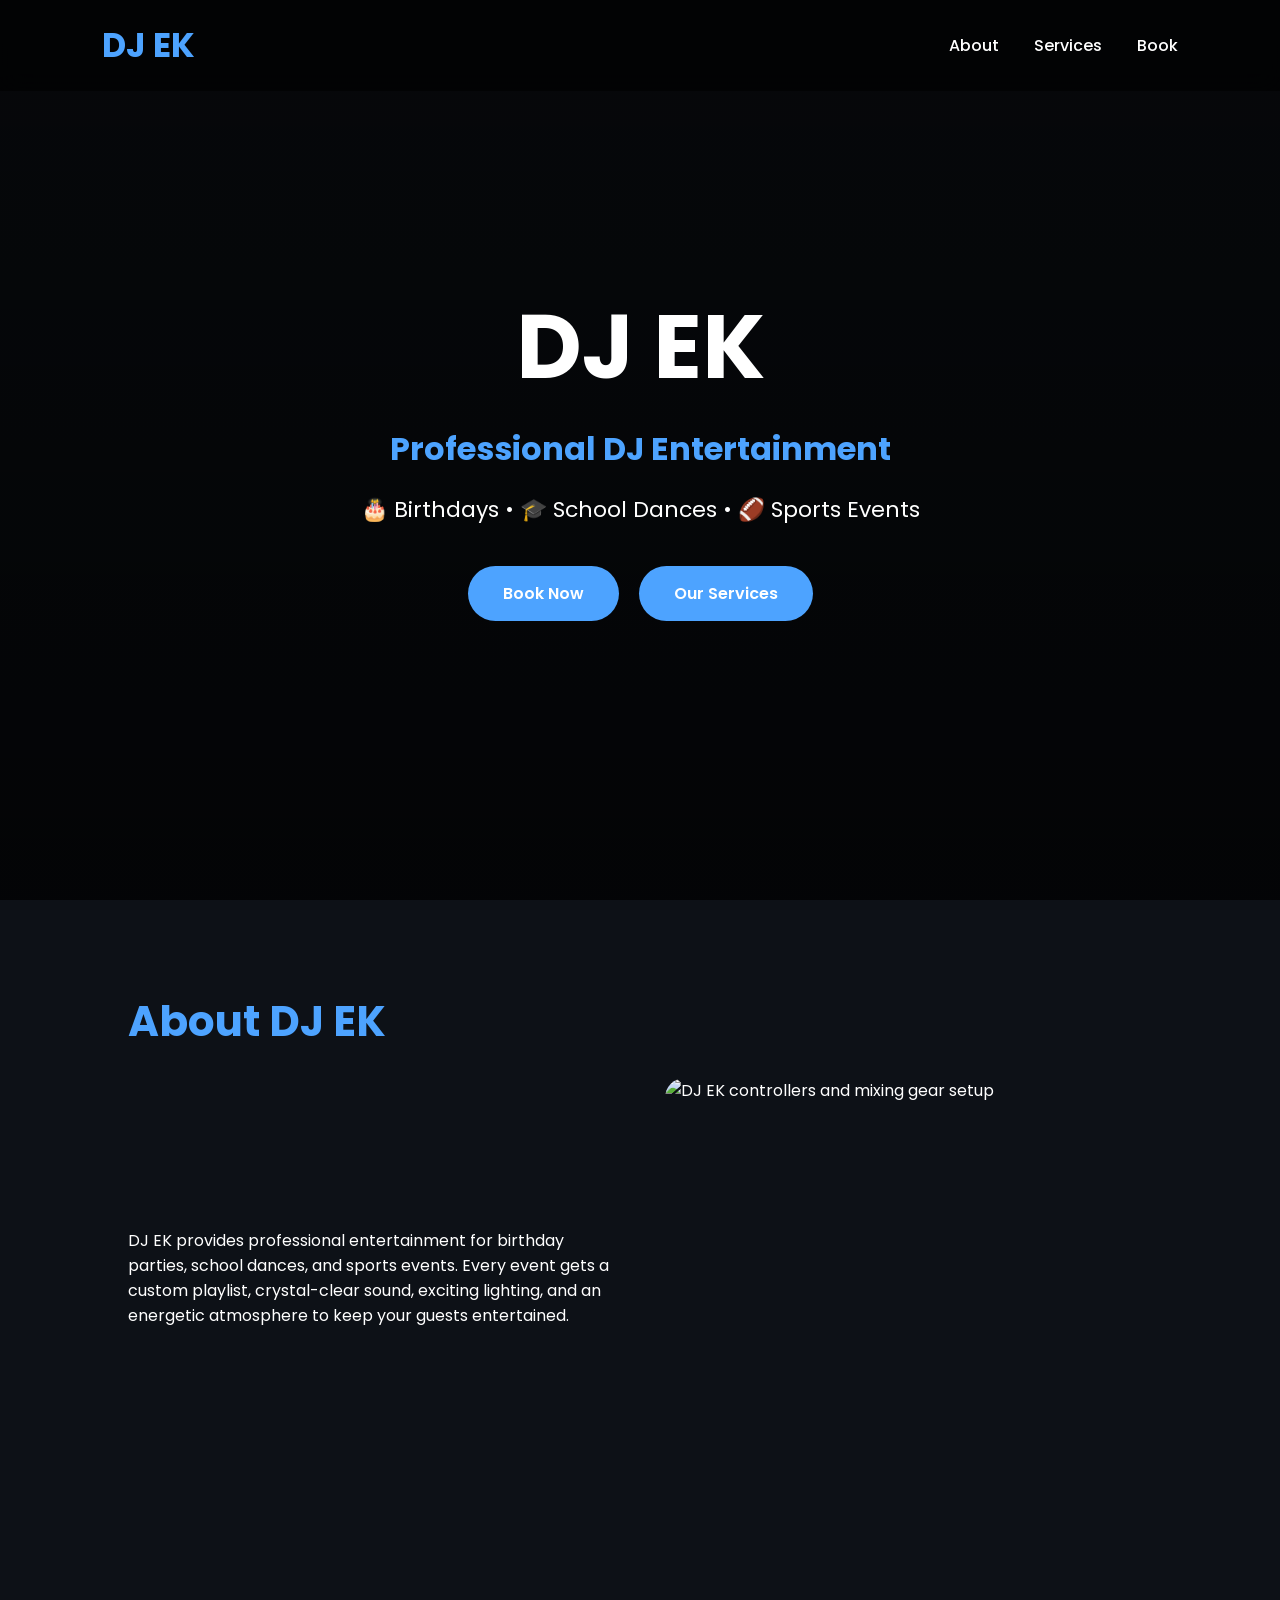
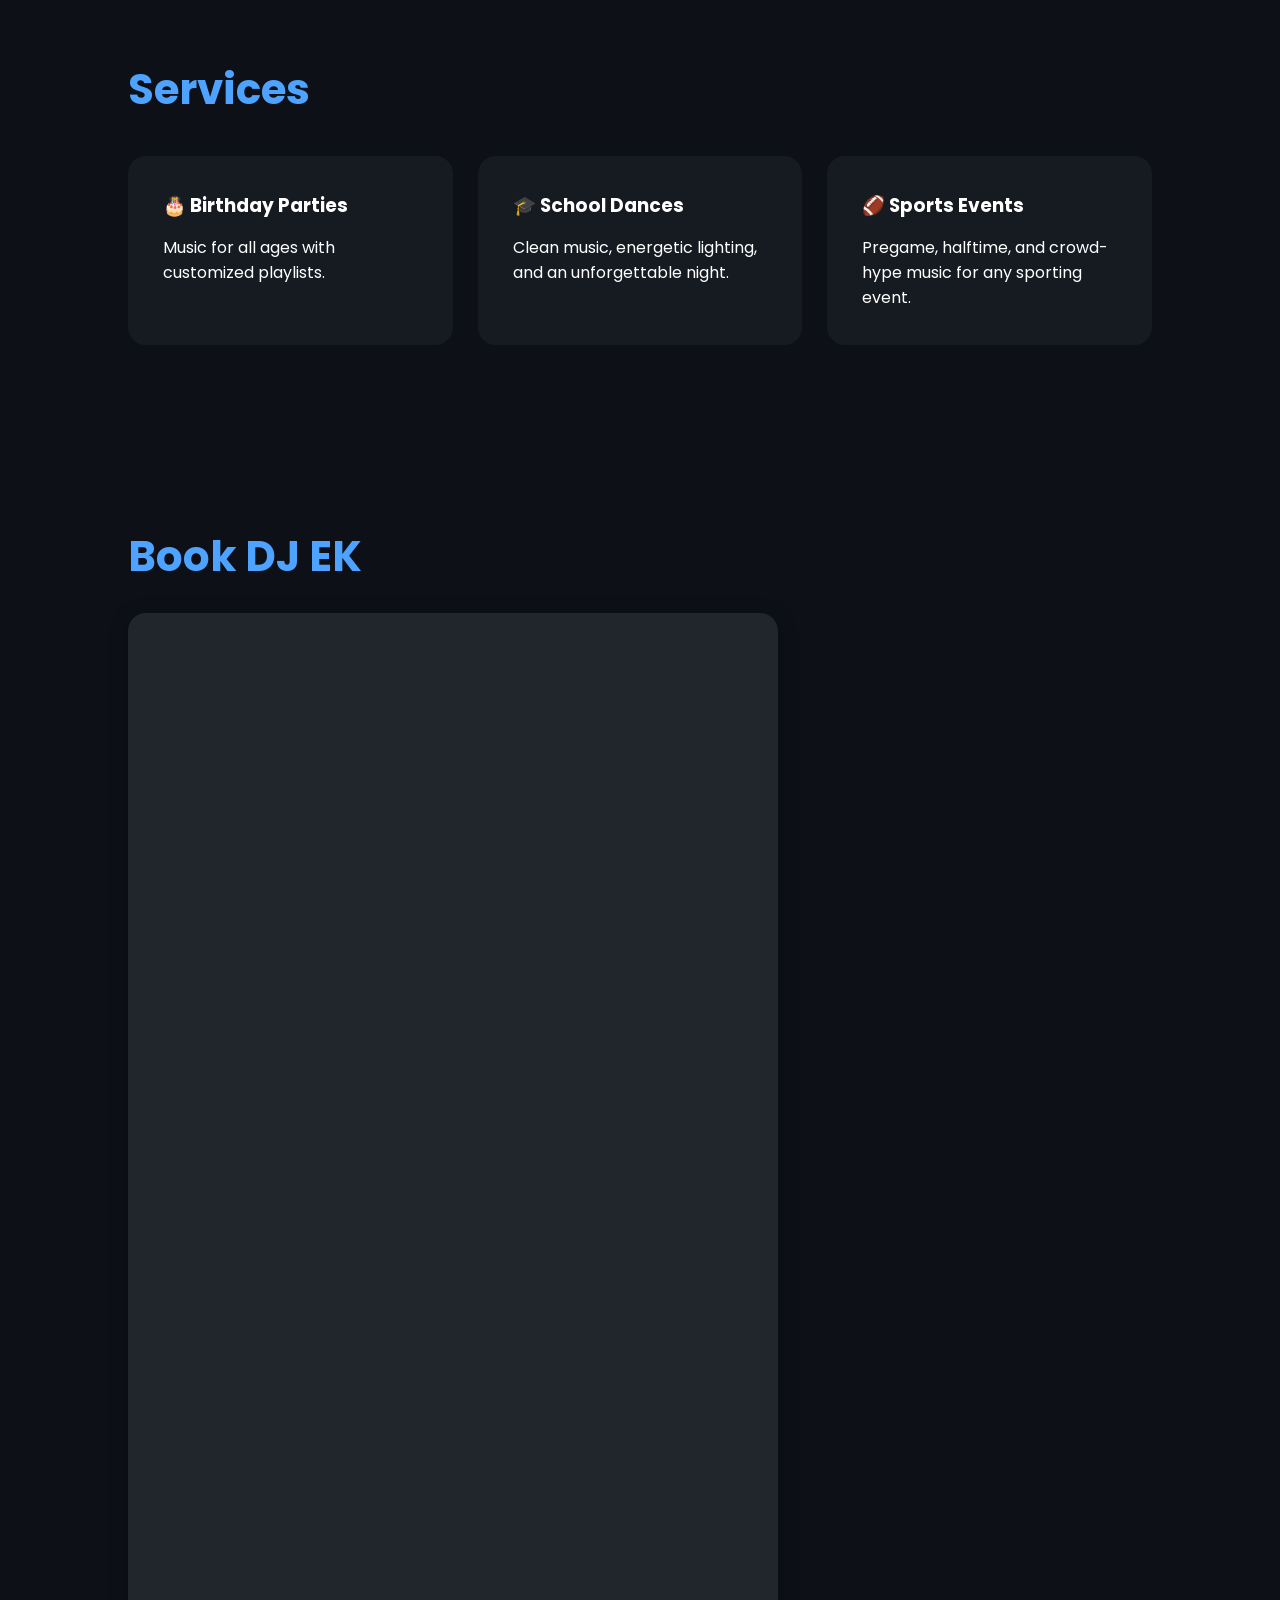
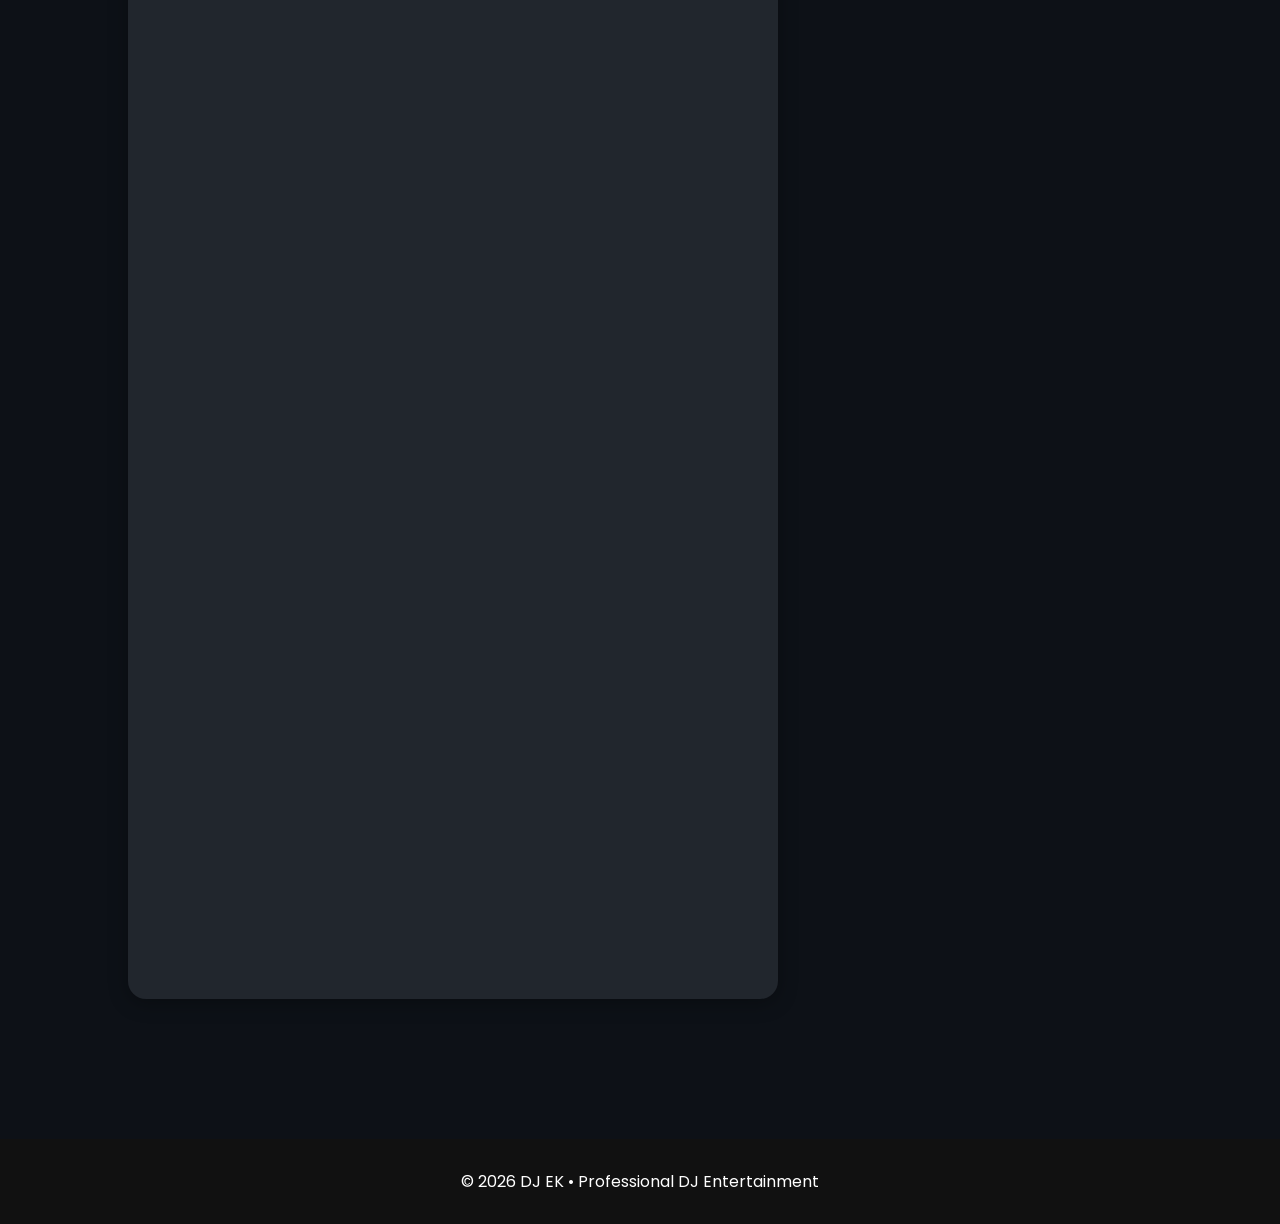
==== index.html @ f222662b "Update index.html" ====
<!DOCTYPE html>
<html lang="en">
<head>
<meta charset="UTF-8">
<meta name="viewport" content="width=device-width, initial-scale=1.0">

<title>DJ EK | Professional DJ Entertainment</title>

<link rel="preconnect" href="https://fonts.googleapis.com">
<link rel="preconnect" href="https://fonts.gstatic.com" crossorigin>

<link href="https://fonts.googleapis.com/css2?family=Poppins:wght@300;400;600;700&display=swap" rel="stylesheet">

<style>

html {
scroll-behavior: smooth;
}

*{
margin:0;
padding:0;
box-sizing:border-box;
font-family:Poppins,sans-serif;
}

body{
background:#0d1117;
color:white;
}

nav{
position:fixed;
top:0;
width:100%;
padding:20px 8%;
display:flex;
justify-content:space-between;
align-items:center;
background:rgba(0,0,0,.55);
backdrop-filter:blur(12px);
z-index:100;
}

.logo{
font-size:34px;
font-weight:700;
color:#4da3ff;
}

nav ul{
display:flex;
list-style:none;
gap:35px;
}

nav a{
color:white;
text-decoration:none;
font-weight:500;
transition:.3s;
}

nav a:hover{
color:#4da3ff;
}

.hero{
height:100vh;
display:flex;
justify-content:center;
align-items:center;
text-align:center;
padding:30px;
background:
linear-gradient(rgba(0,0,0,.55),rgba(0,0,0,.75)),
url("https://images.unsplash.com/photo-1516450360452-9312f5e86fc7?q=80&w=1920&auto=format&fit=crop");
background-size:cover;
background-position:center;
}

.hero h1{
font-size:90px;
margin-bottom:10px;
}

.hero h2{
font-size:32px;
color:#4da3ff;
margin-bottom:20px;
}

.hero p{
font-size:22px;
margin-bottom:40px;
}

.buttons{
display:flex;
justify-content:center;
gap:20px;
flex-wrap:wrap;
}

.btn{
padding:15px 35px;
background:#4da3ff;
border-radius:50px;
text-decoration:none;
color:white;
font-weight:600;
transition:.3s;
}

.btn:hover{
transform:translateY(-4px);
box-shadow:0 0 25px #4da3ff;
}

section{
padding:90px 10%;
}

.title{
font-size:42px;
margin-bottom:25px;
color:#4da3ff;
}

.services{
display:grid;
grid-template-columns:repeat(auto-fit,minmax(250px,1fr));
gap:25px;
margin-top:35px;
}

.card{
background:#161b22;
padding:35px;
border-radius:18px;
transition:.3s;
}

.card:hover{
transform:translateY(-8px);
box-shadow:0 0 20px rgba(77,163,255,.3);
}

.card h3{
margin-bottom:15px;
}

.about{
display:grid;
grid-template-columns:1fr 1fr;
gap:50px;
align-items:center;
}

.about img{
width:100%;
border-radius:20px;
object-fit: cover;
height: 400px;
}

.form-container {
max-width: 650px;
width: 100%;
background: #21262d; /* Updated to a lighter dark gray for better pop and visibility */
padding: 20px;
border-radius: 18px;
overflow: hidden;
box-shadow: 0 4px 20px rgba(0,0,0,0.3);
}

.form-container iframe {
width: 100%;
display: block;
background: transparent;
}

footer{
padding:30px;
text-align:center;
background:#111;
margin-top:50px;
}

@media(max-width:900px){
.hero h1{
font-size:60px;
}
.hero h2{
font-size:24px;
}
.about{
grid-template-columns:1fr;
}
nav ul{
display:none;
}
}

</style>

</head>

<body>

<nav>
<div class="logo">DJ EK</div>
<ul>
<li><a href="#about">About</a></li>
<li><a href="#services">Services</a></li>
<li><a href="https://docs.google.com/forms/d/e/1FAIpQLSc8nmSyqkg0pTt6lsF6iOoiWk7cPvixwEo9imuPgDzgfh7rSQ/viewform" target="_blank">Book</a></li>
</ul>
</nav>

<section class="hero">
<div>
<h1>DJ EK</h1>
<h2>Professional DJ Entertainment</h2>
<p>
🎂 Birthdays • 🎓 School Dances • 🏈 Sports Events
</p>
<div class="buttons">
<a href="https://docs.google.com/forms/d/e/1FAIpQLSc8nmSyqkg0pTt6lsF6iOoiWk7cPvixwEo9imuPgDzgfh7rSQ/viewform" target="_blank" class="btn">Book Now</a>
<a href="#services" class="btn">Our Services</a>
</div>
</div>
</section>

<section id="about">
<h2 class="title">About DJ EK</h2>
<div class="about">
<div>
<p>
DJ EK provides professional entertainment for birthday parties, school dances, and sports events. Every event gets a custom playlist, crystal-clear sound, exciting lighting, and an energetic atmosphere to keep your guests entertained.
</p>
</div>
<img src="https://images.unsplash.com/photo-1574391884720-bbc3740c59d1?q=80&w=800&auto=format&fit=crop" alt="DJ EK controllers and mixing gear setup">
</div>
</section>

<section id="services">
<h2 class="title">Services</h2>
<div class="services">
<div class="card">
<h3>🎂 Birthday Parties</h3>
<p>Music for all ages with customized playlists.</p>
</div>
<div class="card">
<h3>🎓 School Dances</h3>
<p>Clean music, energetic lighting, and an unforgettable night.</p>
</div>
<div class="card">
<h3>🏈 Sports Events</h3>
<p>Pregame, halftime, and crowd-hype music for any sporting event.</p>
</div>
</div>
</section>

<section id="book">
<h2 class="title">Book DJ EK</h2>
<div class="form-container">
<iframe src="https://docs.google.com/forms/d/e/1FAIpQLSc8nmSyqkg0pTt6lsF6iOoiWk7cPvixwEo9imuPgDzgfh7rSQ/viewform?embedded=true" height="1946" frameborder="0" marginheight="0" marginwidth="0">Loading…</iframe>
</div>
</section>

<footer>
© 2026 DJ EK • Professional DJ Entertainment
</footer>

</body>
</html>
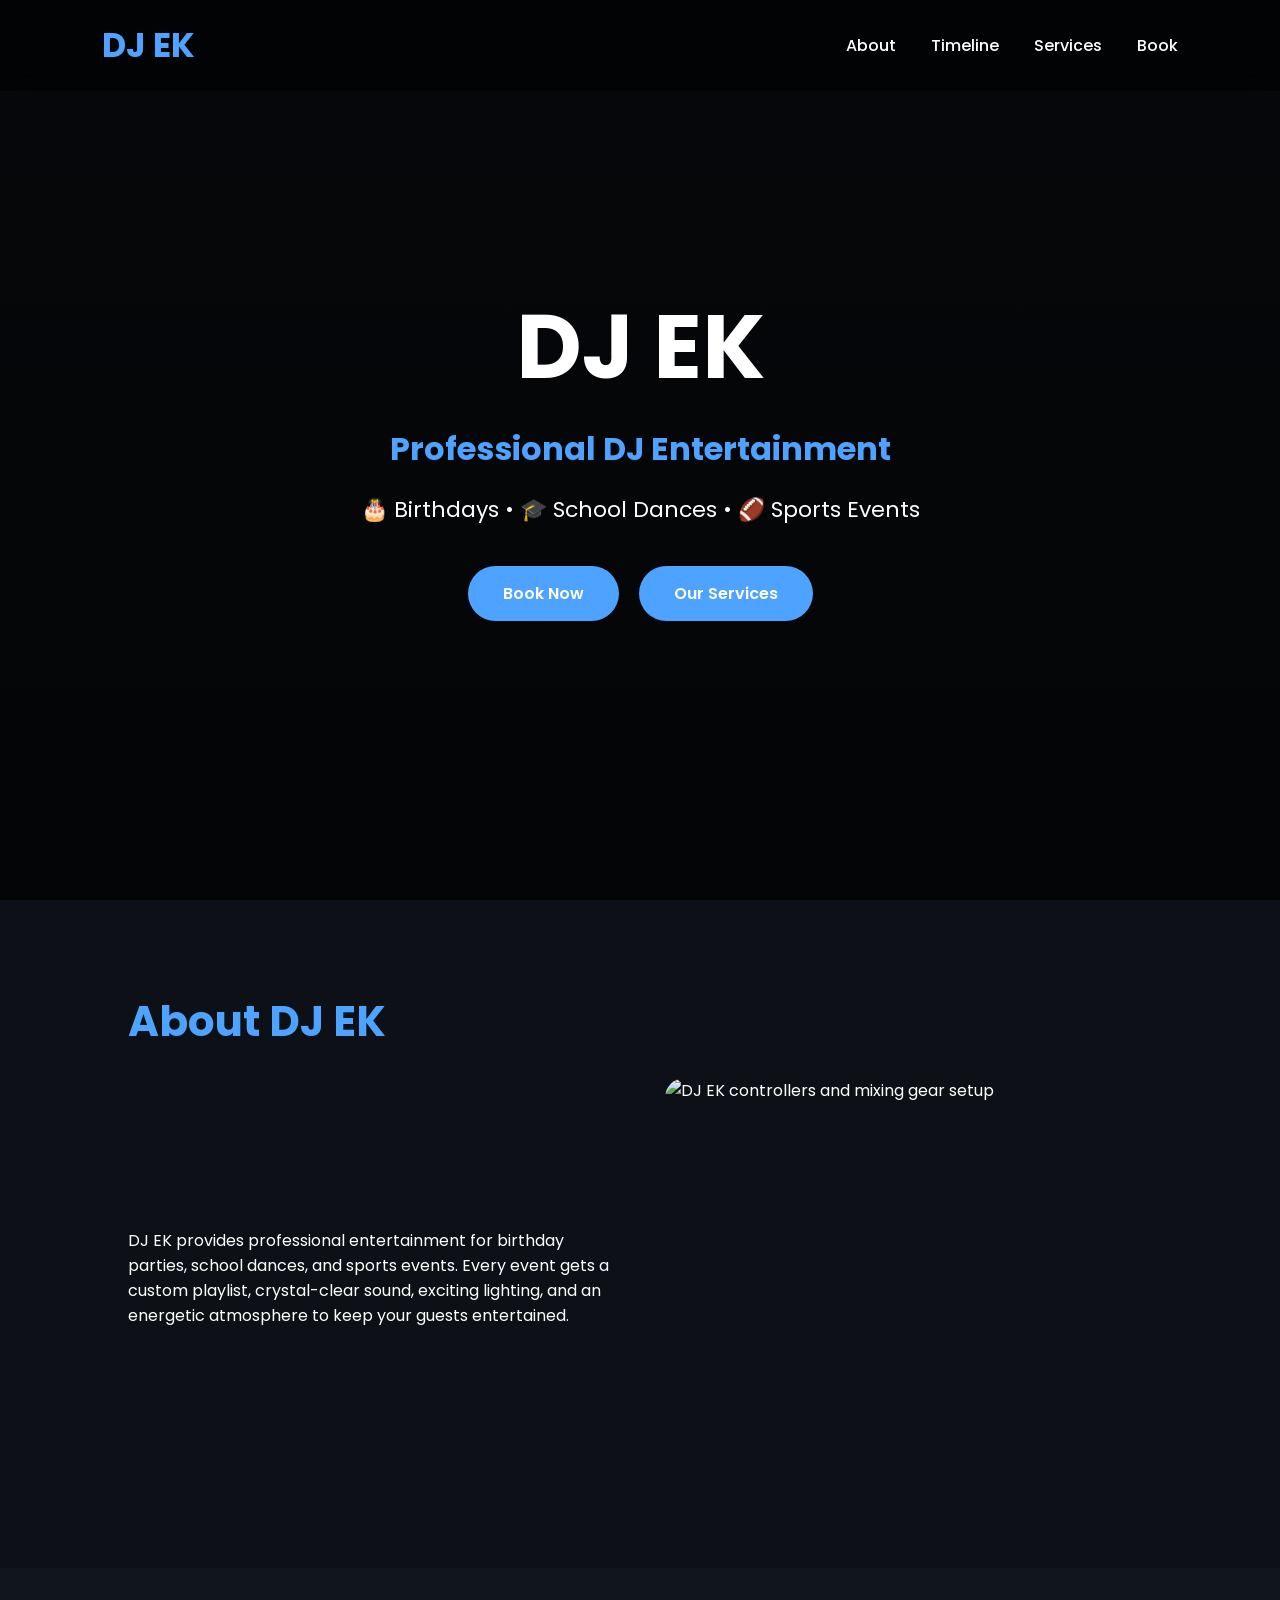
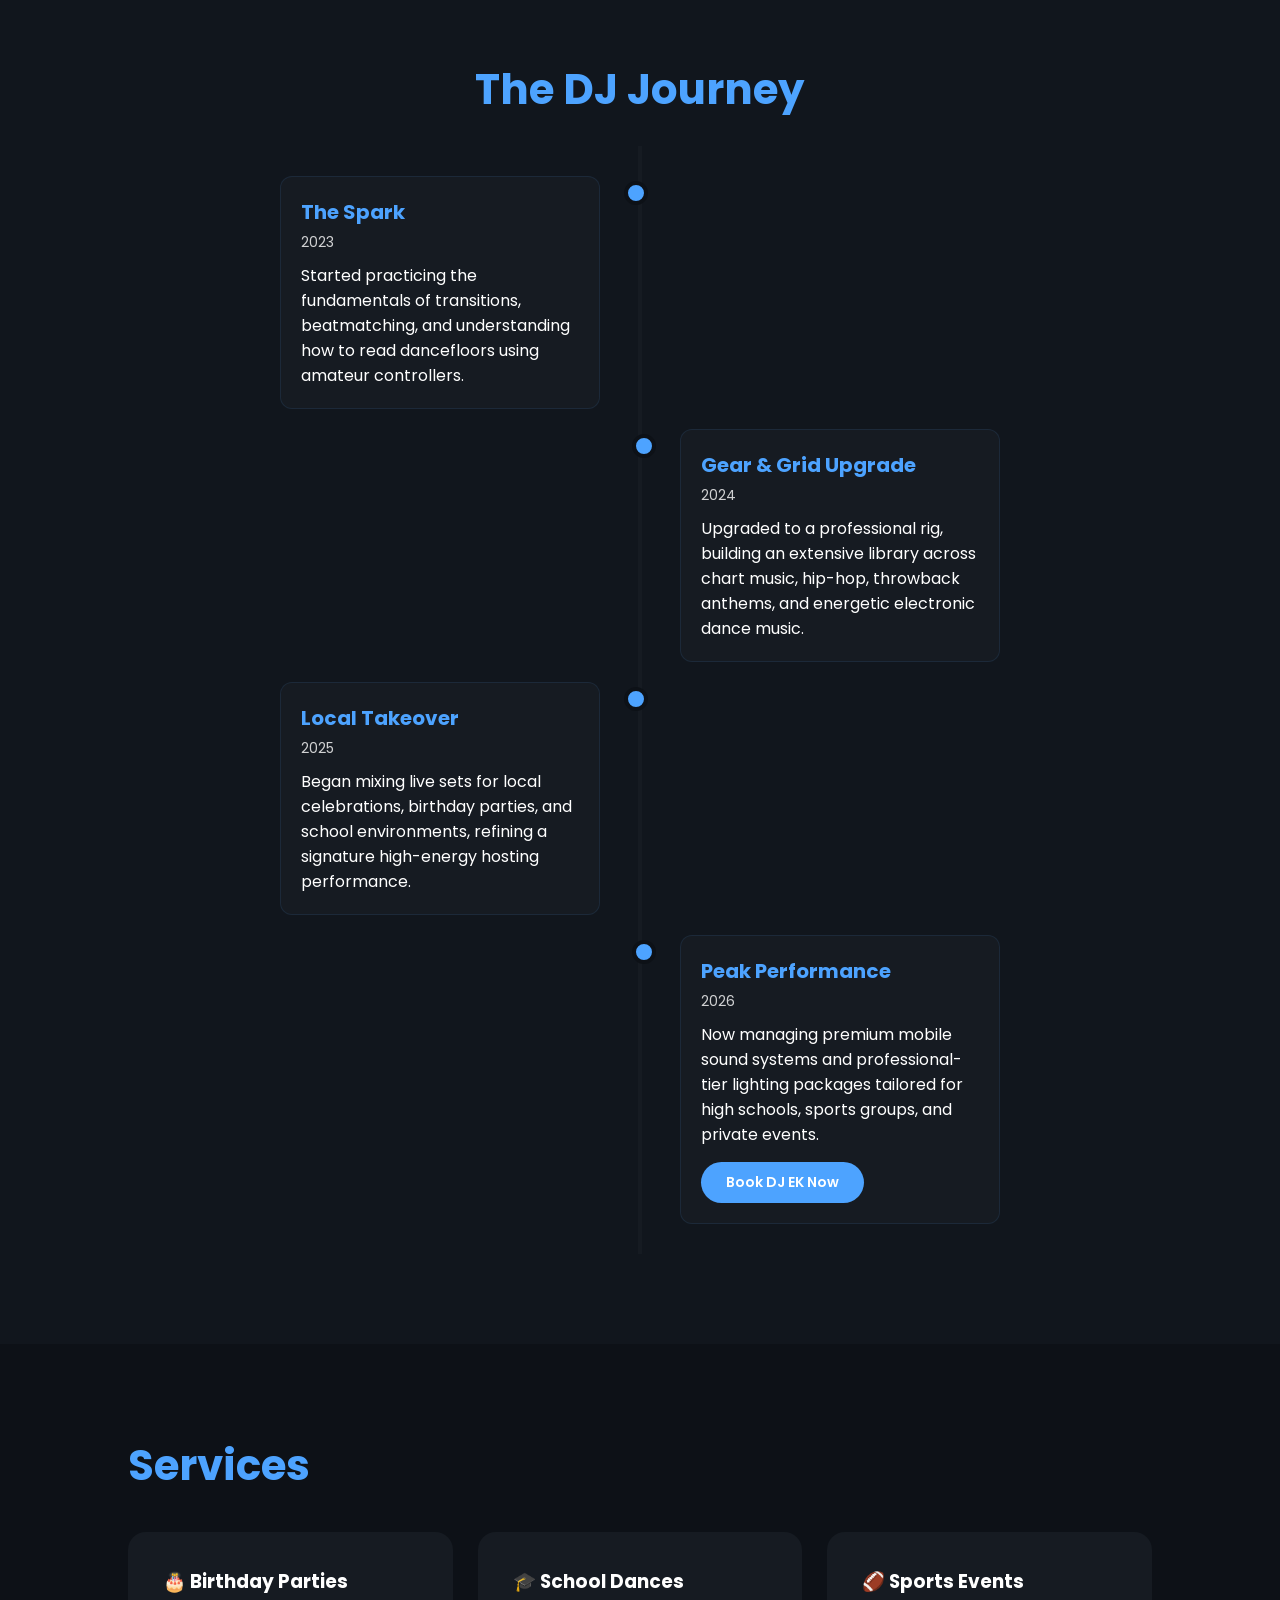
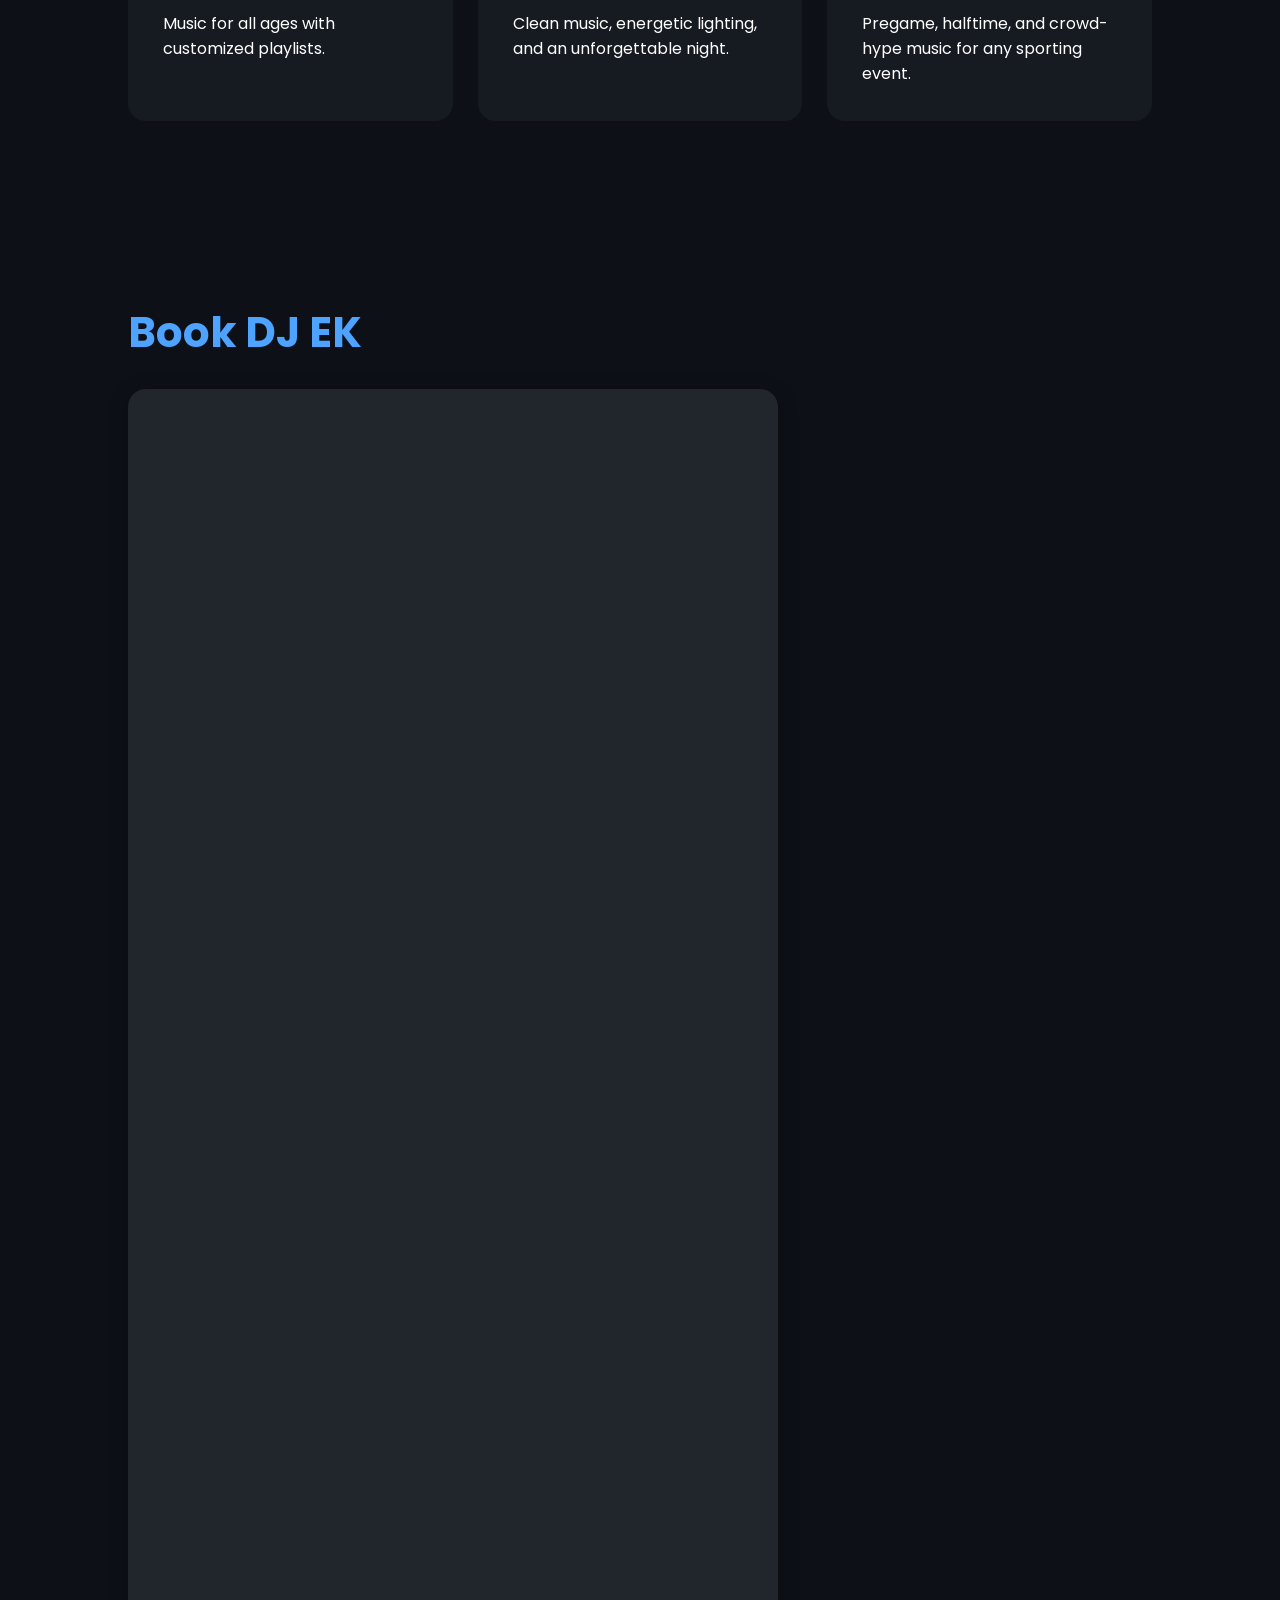
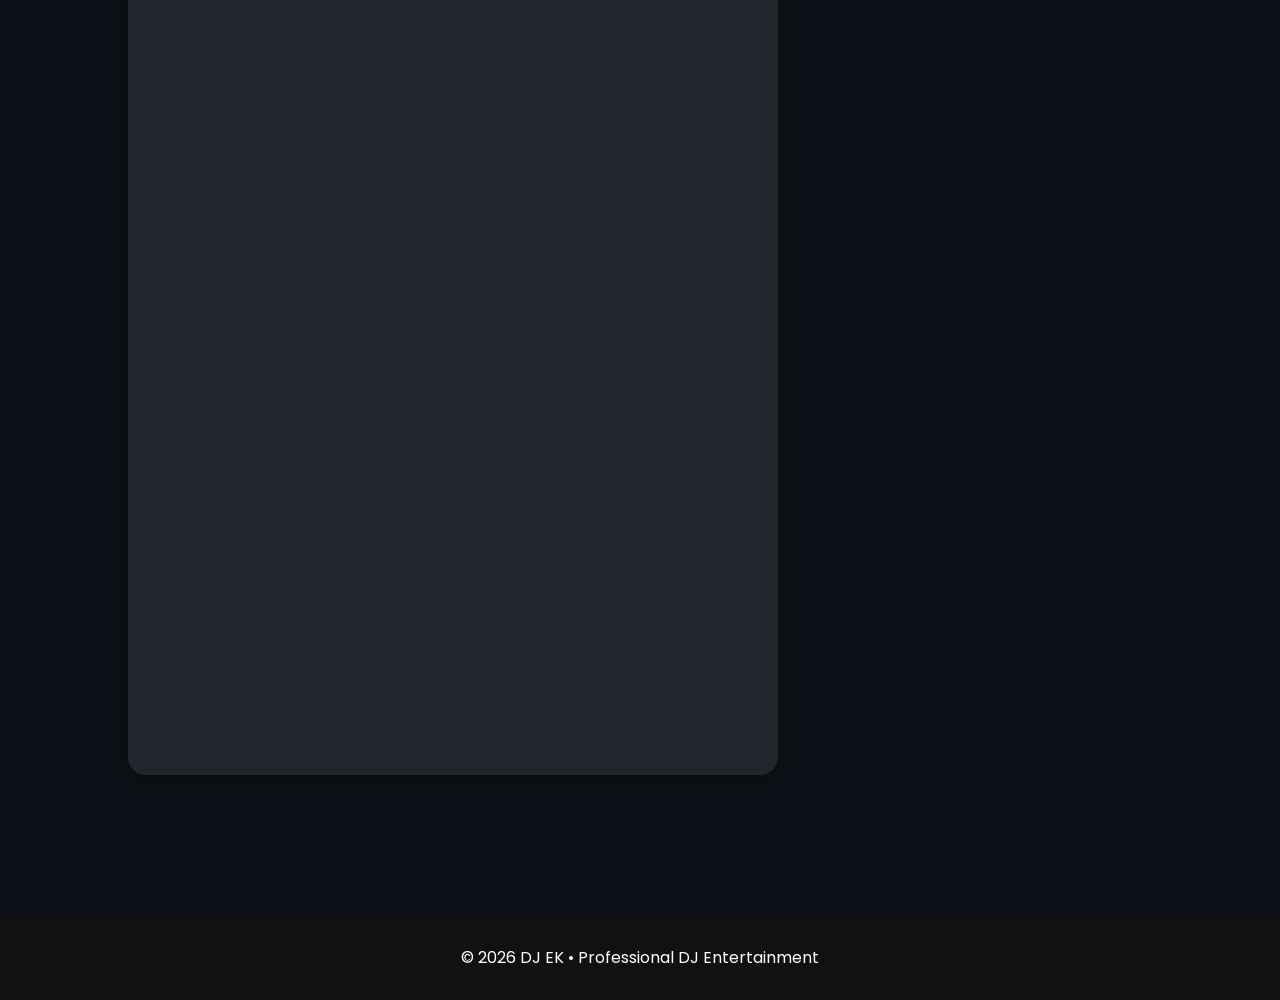
==== commit 2d342850: "Update index.html" ====
--- a/index.html
+++ b/index.html
@@ -110,6 +110,7 @@
 color:white;
 font-weight:600;
 transition:.3s;
+display: inline-block;
 }
 
 .btn:hover{
@@ -164,10 +165,82 @@
 height: 400px;
 }
 
+/* Timeline Styling */
+.timeline {
+position: relative;
+max-width: 800px;
+margin: 0 auto;
+padding: 20px 0;
+}
+
+.timeline::after {
+content: '';
+position: absolute;
+width: 4px;
+background-color: #161b22;
+top: 0;
+bottom: 0;
+left: 50%;
+margin-left: -2px;
+}
+
+.timeline-item {
+padding: 10px 40px;
+position: relative;
+background-color: inherit;
+width: 50%;
+}
+
+.timeline-item::after {
+content: '';
+position: absolute;
+width: 16px;
+height: 16px;
+right: -8px;
+background-color: #4da3ff;
+border: 4px solid #0d1117;
+top: 15px;
+border-radius: 50%;
+z-index: 1;
+}
+
+.left {
+left: 0;
+}
+
+.right {
+left: 50%;
+}
+
+.right::after {
+left: -8px;
+}
+
+.timeline-content {
+padding: 20px;
+background-color: #161b22;
+position: relative;
+border-radius: 12px;
+border: 1px solid rgba(77, 163, 255, 0.1);
+}
+
+.timeline-content h3 {
+color: #4da3ff;
+margin-bottom: 5px;
+font-size: 20px;
+}
+
+.timeline-content h4 {
+margin-bottom: 10px;
+font-weight: 400;
+font-size: 14px;
+opacity: 0.8;
+}
+
 .form-container {
 max-width: 650px;
 width: 100%;
-background: #21262d; /* Updated to a lighter dark gray for better pop and visibility */
+background: #21262d;
 padding: 20px;
 border-radius: 18px;
 overflow: hidden;
@@ -200,6 +273,21 @@
 nav ul{
 display:none;
 }
+/* Responsive Timeline */
+.timeline::after {
+left: 31px;
+}
+.timeline-item {
+width: 100%;
+padding-left: 70px;
+padding-right: 25px;
+}
+.timeline-item::after {
+left: 23px;
+}
+.left, .right {
+left: 0;
+}
 }
 
 </style>
@@ -212,6 +300,7 @@
 <div class="logo">DJ EK</div>
 <ul>
 <li><a href="#about">About</a></li>
+<li><a href="#timeline-section">Timeline</a></li>
 <li><a href="#services">Services</a></li>
 <li><a href="https://docs.google.com/forms/d/e/1FAIpQLSc8nmSyqkg0pTt6lsF6iOoiWk7cPvixwEo9imuPgDzgfh7rSQ/viewform" target="_blank">Book</a></li>
 </ul>
@@ -243,6 +332,46 @@
 </div>
 </section>
 
+<section id="timeline-section" style="background: #11161d;">
+<h2 class="title" style="text-align: center;">The DJ Journey</h2>
+<div class="timeline">
+    
+    <div class="timeline-item left">
+        <div class="timeline-content">
+            <h3>The Spark</h3>
+            <h4>2023</h4>
+            <p>Started practicing the fundamentals of transitions, beatmatching, and understanding how to read dancefloors using amateur controllers.</p>
+        </div>
+    </div>
+
+    <div class="timeline-item right">
+        <div class="timeline-content">
+            <h3>Gear & Grid Upgrade</h3>
+            <h4>2024</h4>
+            <p>Upgraded to a professional rig, building an extensive library across chart music, hip-hop, throwback anthems, and energetic electronic dance music.</p>
+        </div>
+    </div>
+
+    <div class="timeline-item left">
+        <div class="timeline-content">
+            <h3>Local Takeover</h3>
+            <h4>2025</h4>
+            <p>Began mixing live sets for local celebrations, birthday parties, and school environments, refining a signature high-energy hosting performance.</p>
+        </div>
+    </div>
+
+    <div class="timeline-item right">
+        <div class="timeline-content">
+            <h3>Peak Performance</h3>
+            <h4>2026</h4>
+            <p>Now managing premium mobile sound systems and professional-tier lighting packages tailored for high schools, sports groups, and private events.</p>
+            <a href="https://docs.google.com/forms/d/e/1FAIpQLSc8nmSyqkg0pTt6lsF6iOoiWk7cPvixwEo9imuPgDzgfh7rSQ/viewform" target="_blank" class="btn" style="margin-top: 15px; padding: 10px 25px; font-size: 14px;">Book DJ EK Now</a>
+        </div>
+    </div>
+
+</div>
+</section>
+
 <section id="services">
 <h2 class="title">Services</h2>
 <div class="services">
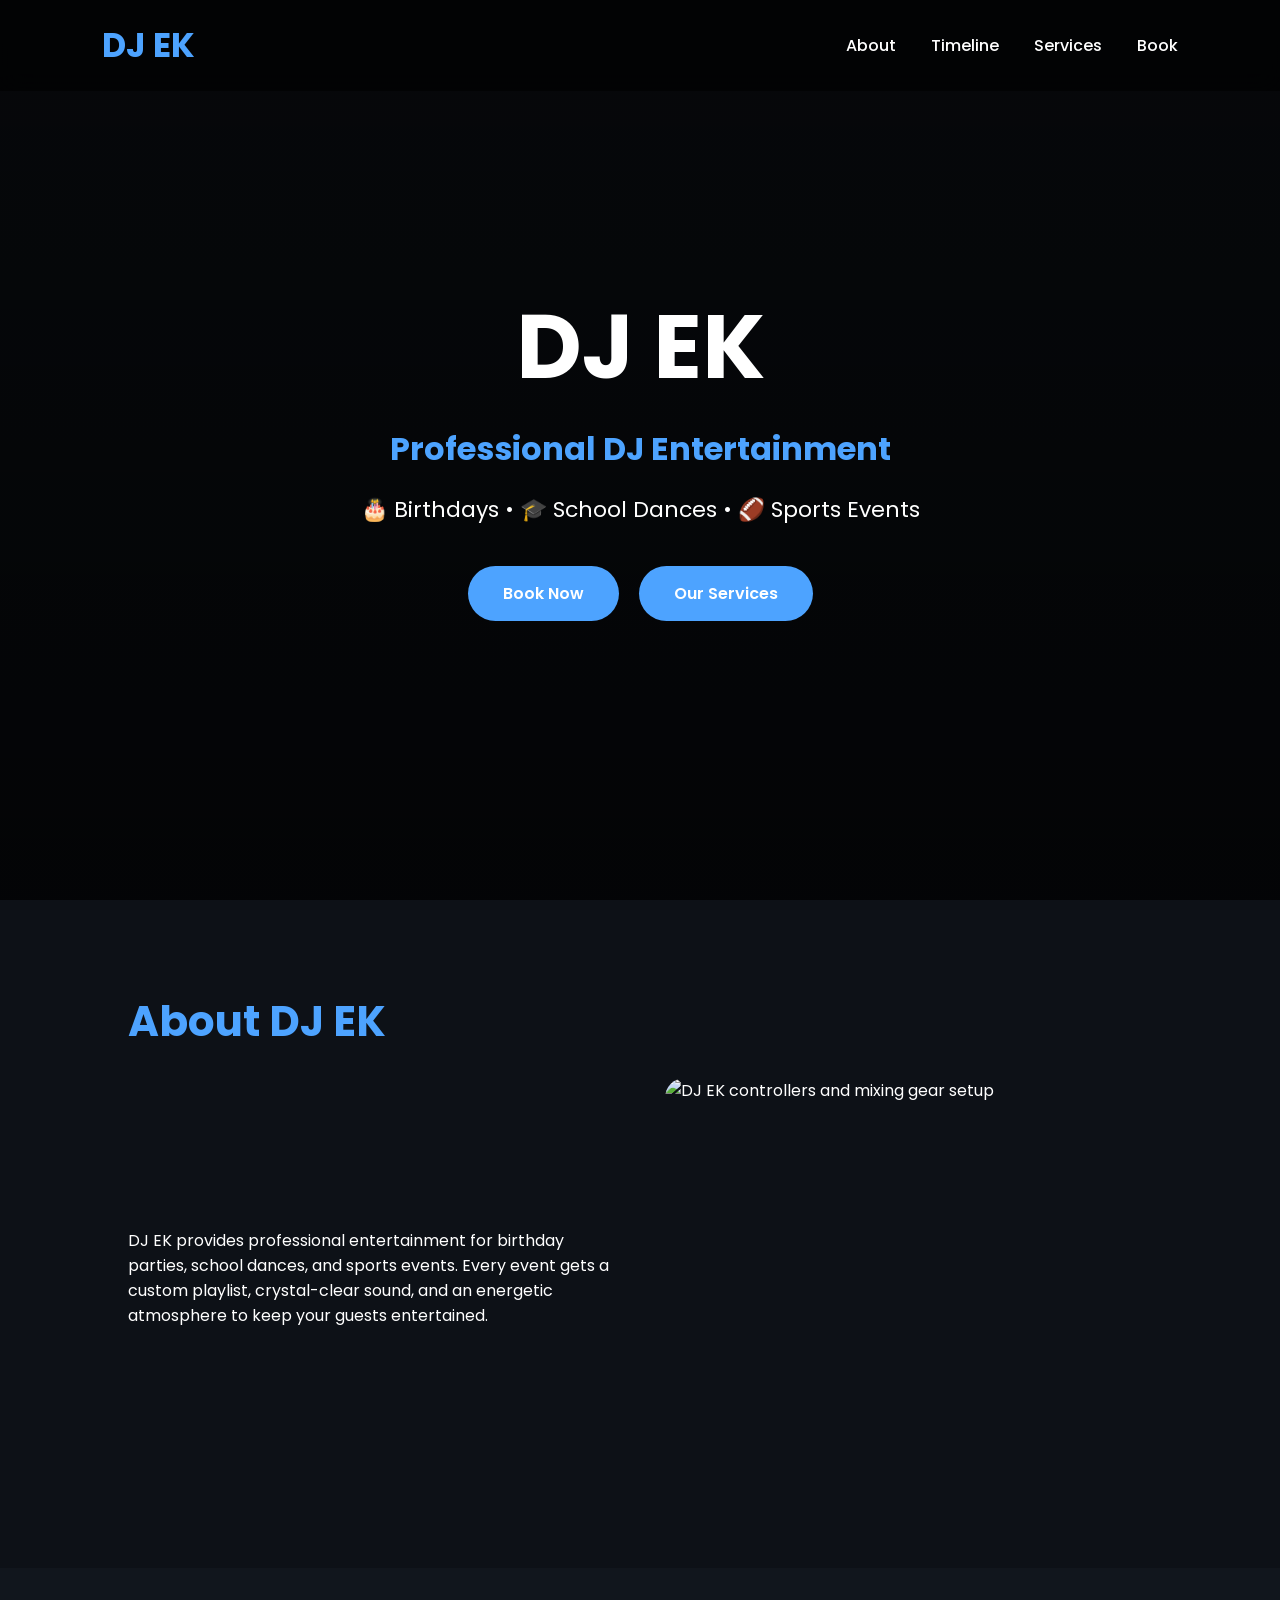
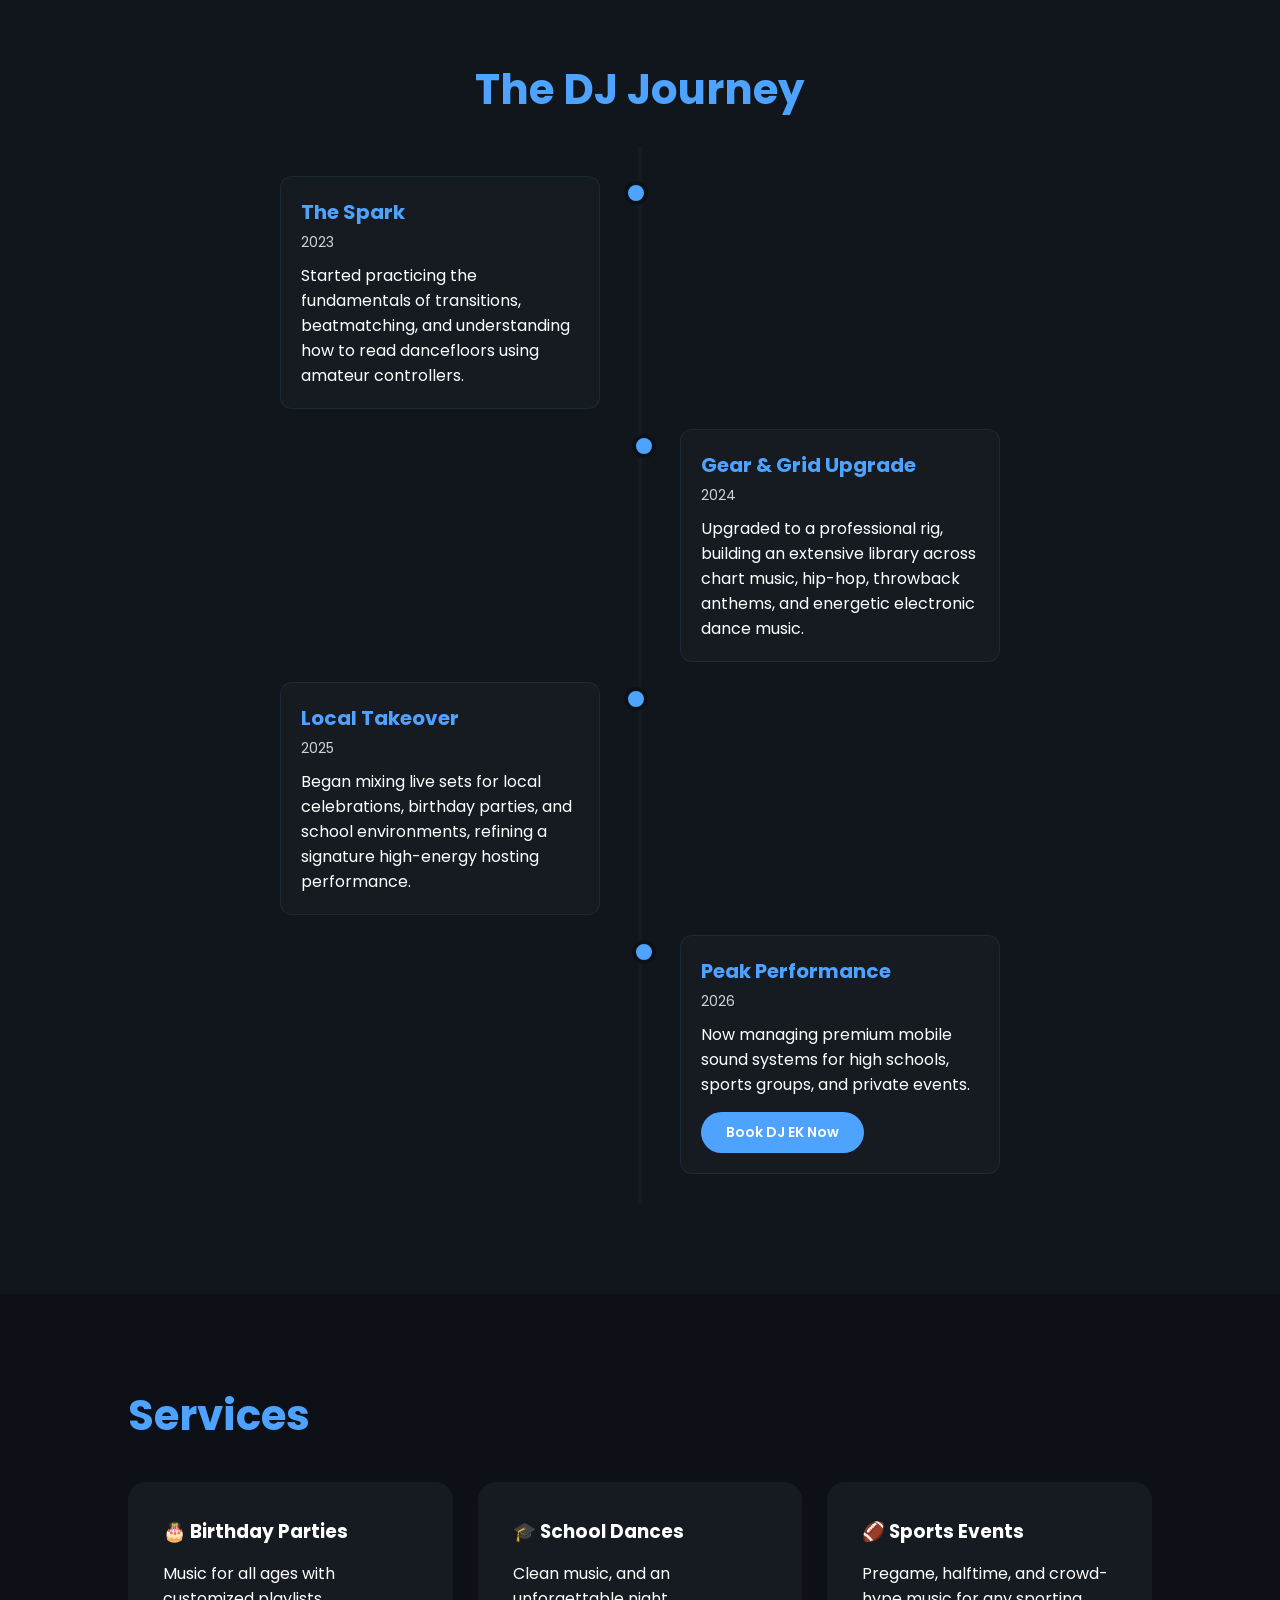
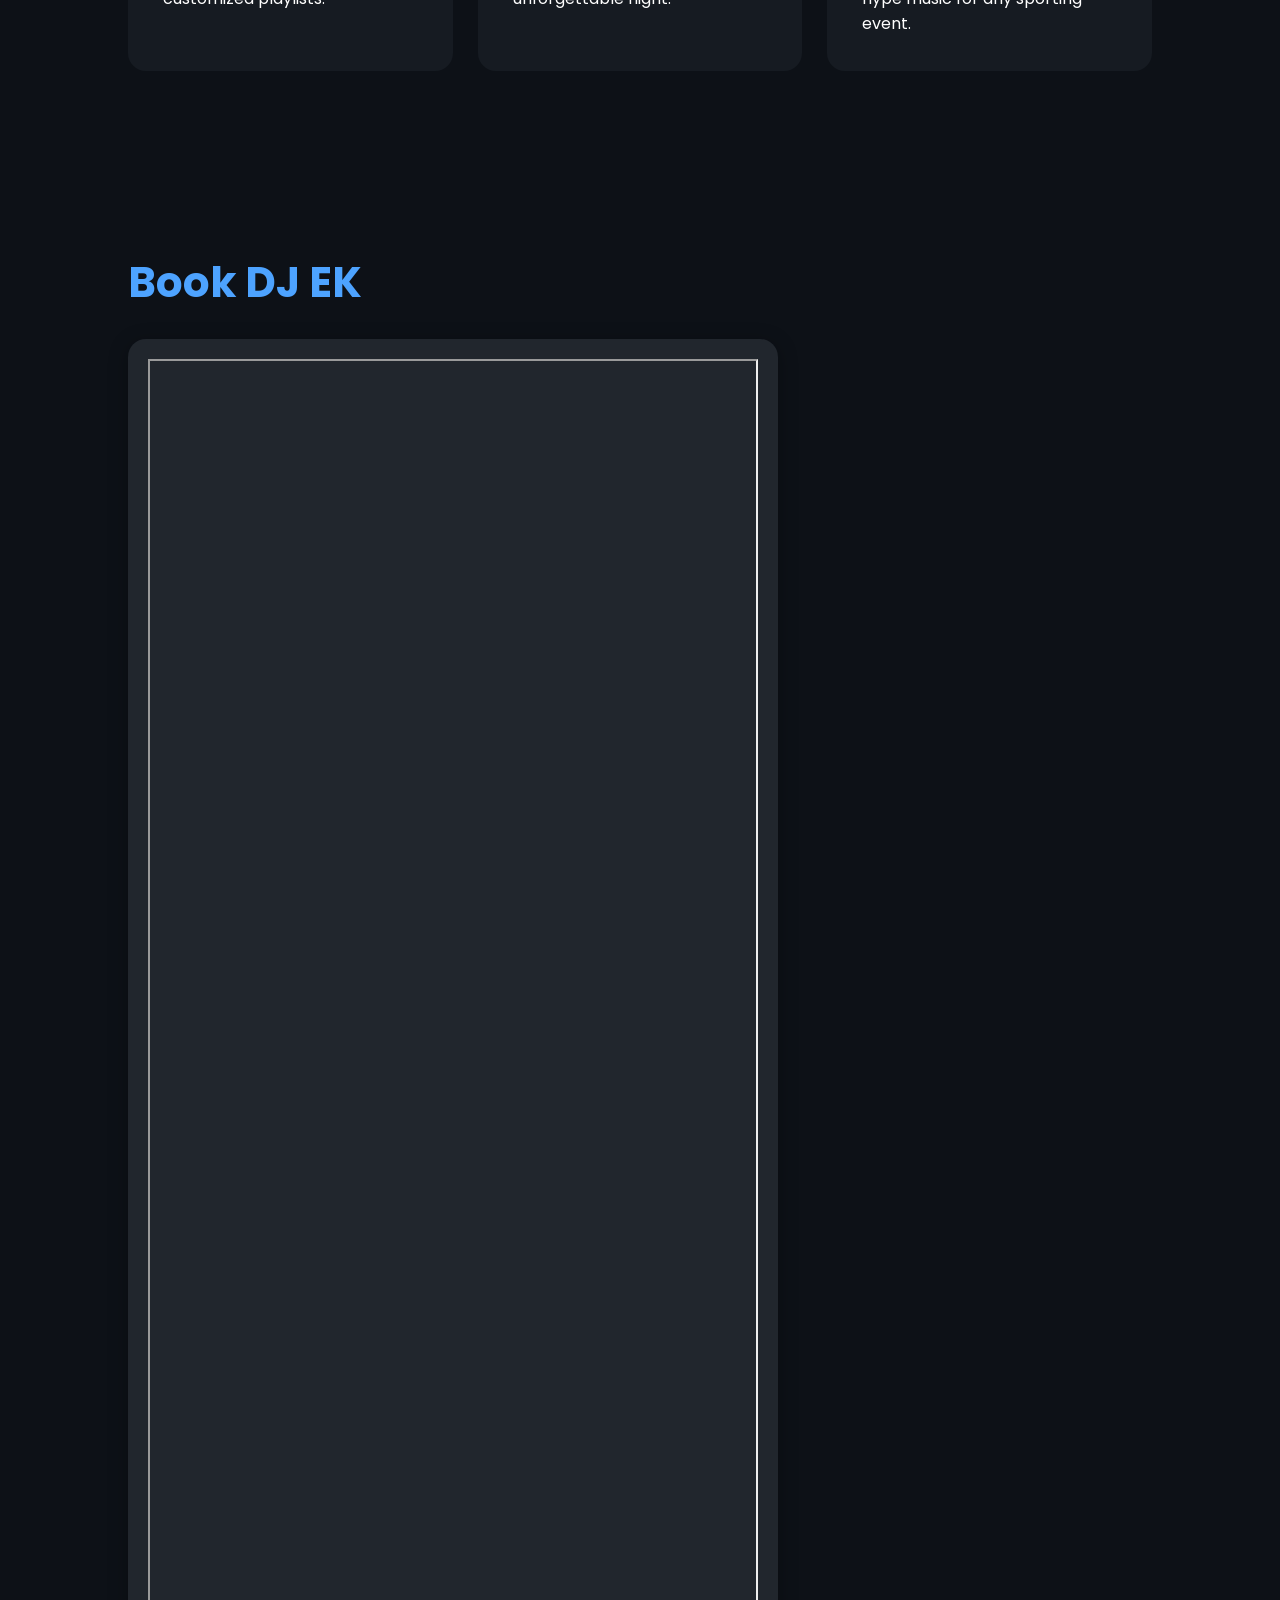
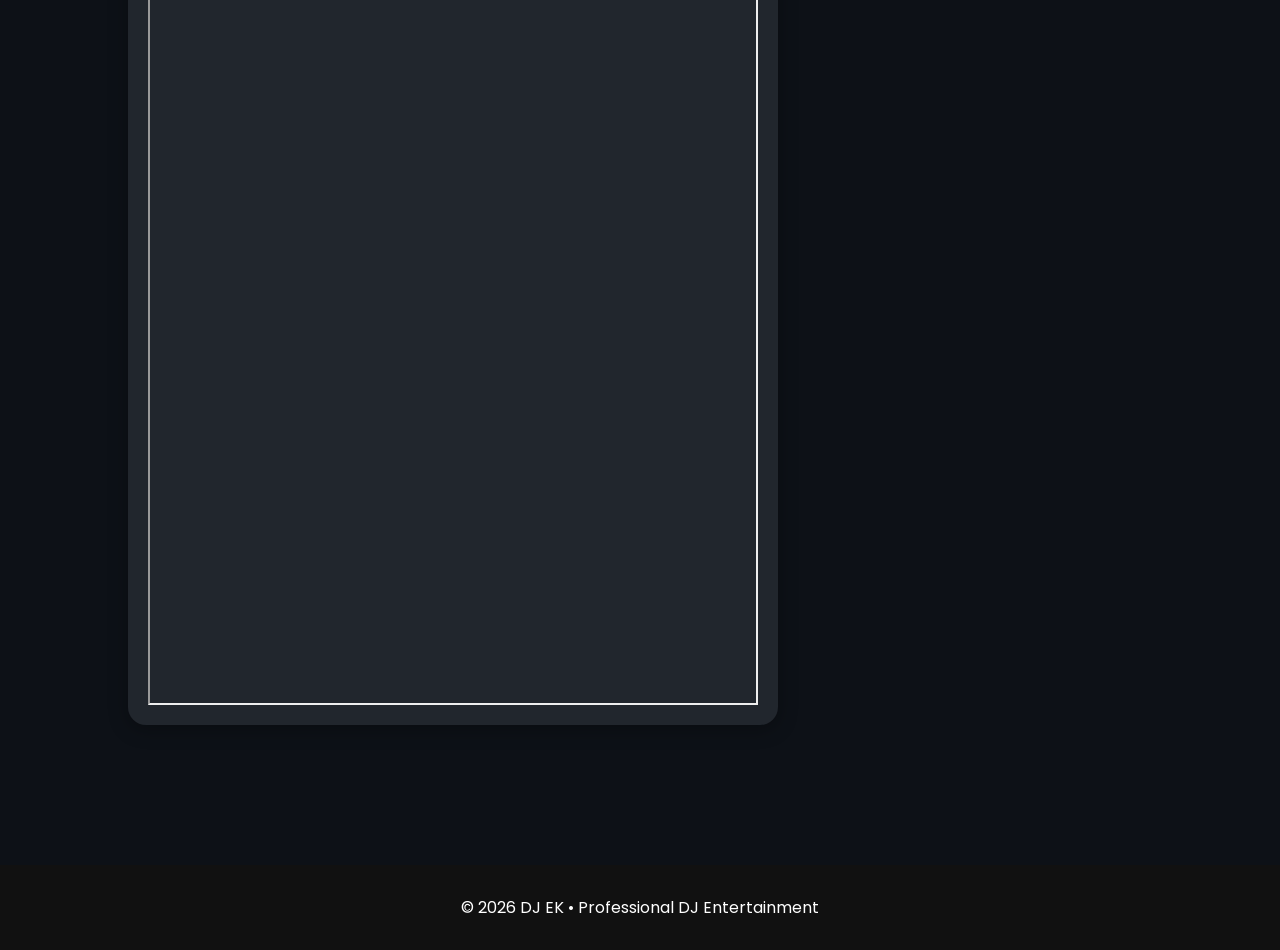
==== commit 5219fd5c: "Update index.html" ====
--- a/index.html
+++ b/index.html
@@ -325,7 +325,7 @@
 <div class="about">
 <div>
 <p>
-DJ EK provides professional entertainment for birthday parties, school dances, and sports events. Every event gets a custom playlist, crystal-clear sound, exciting lighting, and an energetic atmosphere to keep your guests entertained.
+DJ EK provides professional entertainment for birthday parties, school dances, and sports events. Every event gets a custom playlist, crystal-clear sound,  and an energetic atmosphere to keep your guests entertained.
 </p>
 </div>
 <img src="https://images.unsplash.com/photo-1574391884720-bbc3740c59d1?q=80&w=800&auto=format&fit=crop" alt="DJ EK controllers and mixing gear setup">
@@ -364,7 +364,7 @@
         <div class="timeline-content">
             <h3>Peak Performance</h3>
             <h4>2026</h4>
-            <p>Now managing premium mobile sound systems and professional-tier lighting packages tailored for high schools, sports groups, and private events.</p>
+            <p>Now managing premium mobile sound systems for high schools, sports groups, and private events.</p>
             <a href="https://docs.google.com/forms/d/e/1FAIpQLSc8nmSyqkg0pTt6lsF6iOoiWk7cPvixwEo9imuPgDzgfh7rSQ/viewform" target="_blank" class="btn" style="margin-top: 15px; padding: 10px 25px; font-size: 14px;">Book DJ EK Now</a>
         </div>
     </div>
@@ -381,7 +381,7 @@
 </div>
 <div class="card">
 <h3>🎓 School Dances</h3>
-<p>Clean music, energetic lighting, and an unforgettable night.</p>
+<p>Clean music, and an unforgettable night.</p>
 </div>
 <div class="card">
 <h3>🏈 Sports Events</h3>
@@ -393,7 +393,7 @@
 <section id="book">
 <h2 class="title">Book DJ EK</h2>
 <div class="form-container">
-<iframe src="https://docs.google.com/forms/d/e/1FAIpQLSc8nmSyqkg0pTt6lsF6iOoiWk7cPvixwEo9imuPgDzgfh7rSQ/viewform?embedded=true" height="1946" frameborder="0" marginheight="0" marginwidth="0">Loading…</iframe>
+<iframe src="https://docs.google.com/forms/d/e/1FAIpQLSc8nmSyqkg0pTt6lsF6iOoiWk7cPvixwEo9imuPgDzgfh7rSQ/viewform?embedded=true" height="1946" frameborder="10" marginheight="10" marginwidth="10">Loading…</iframe>
 </div>
 </section>
 
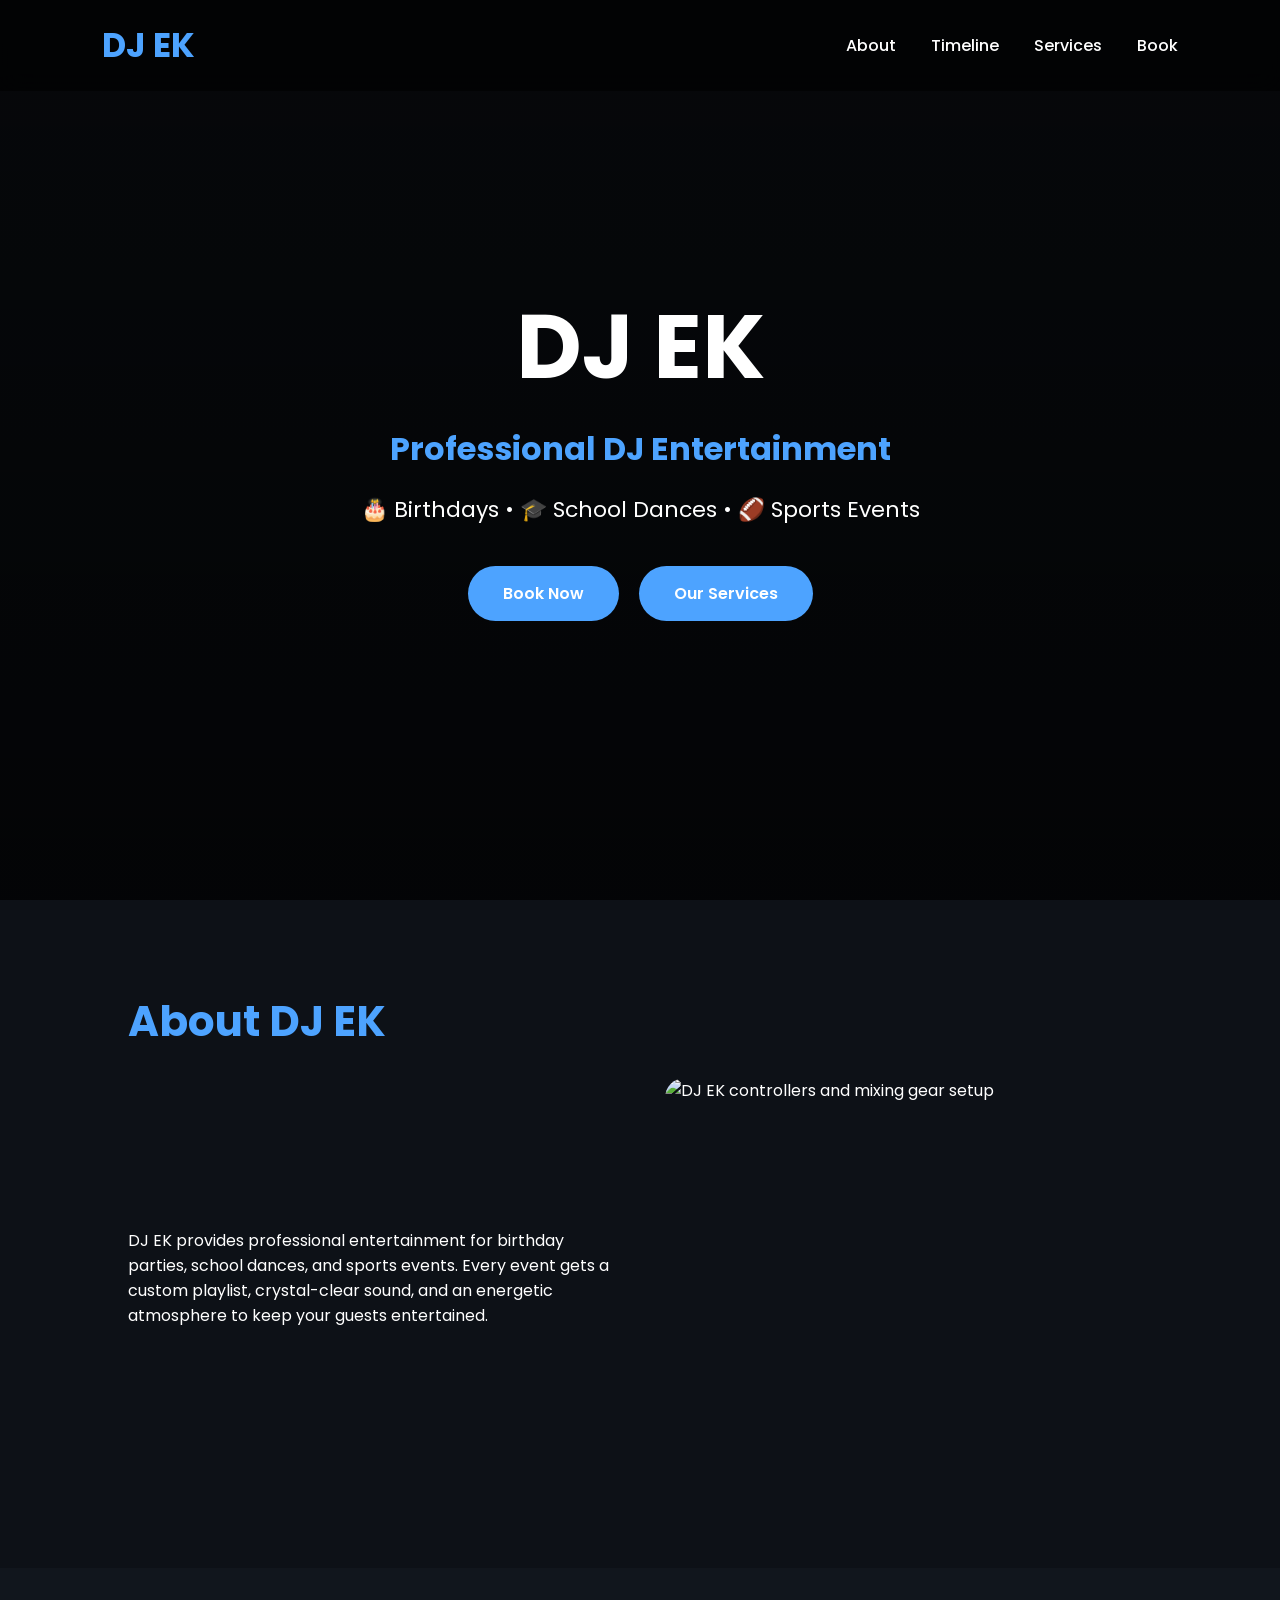
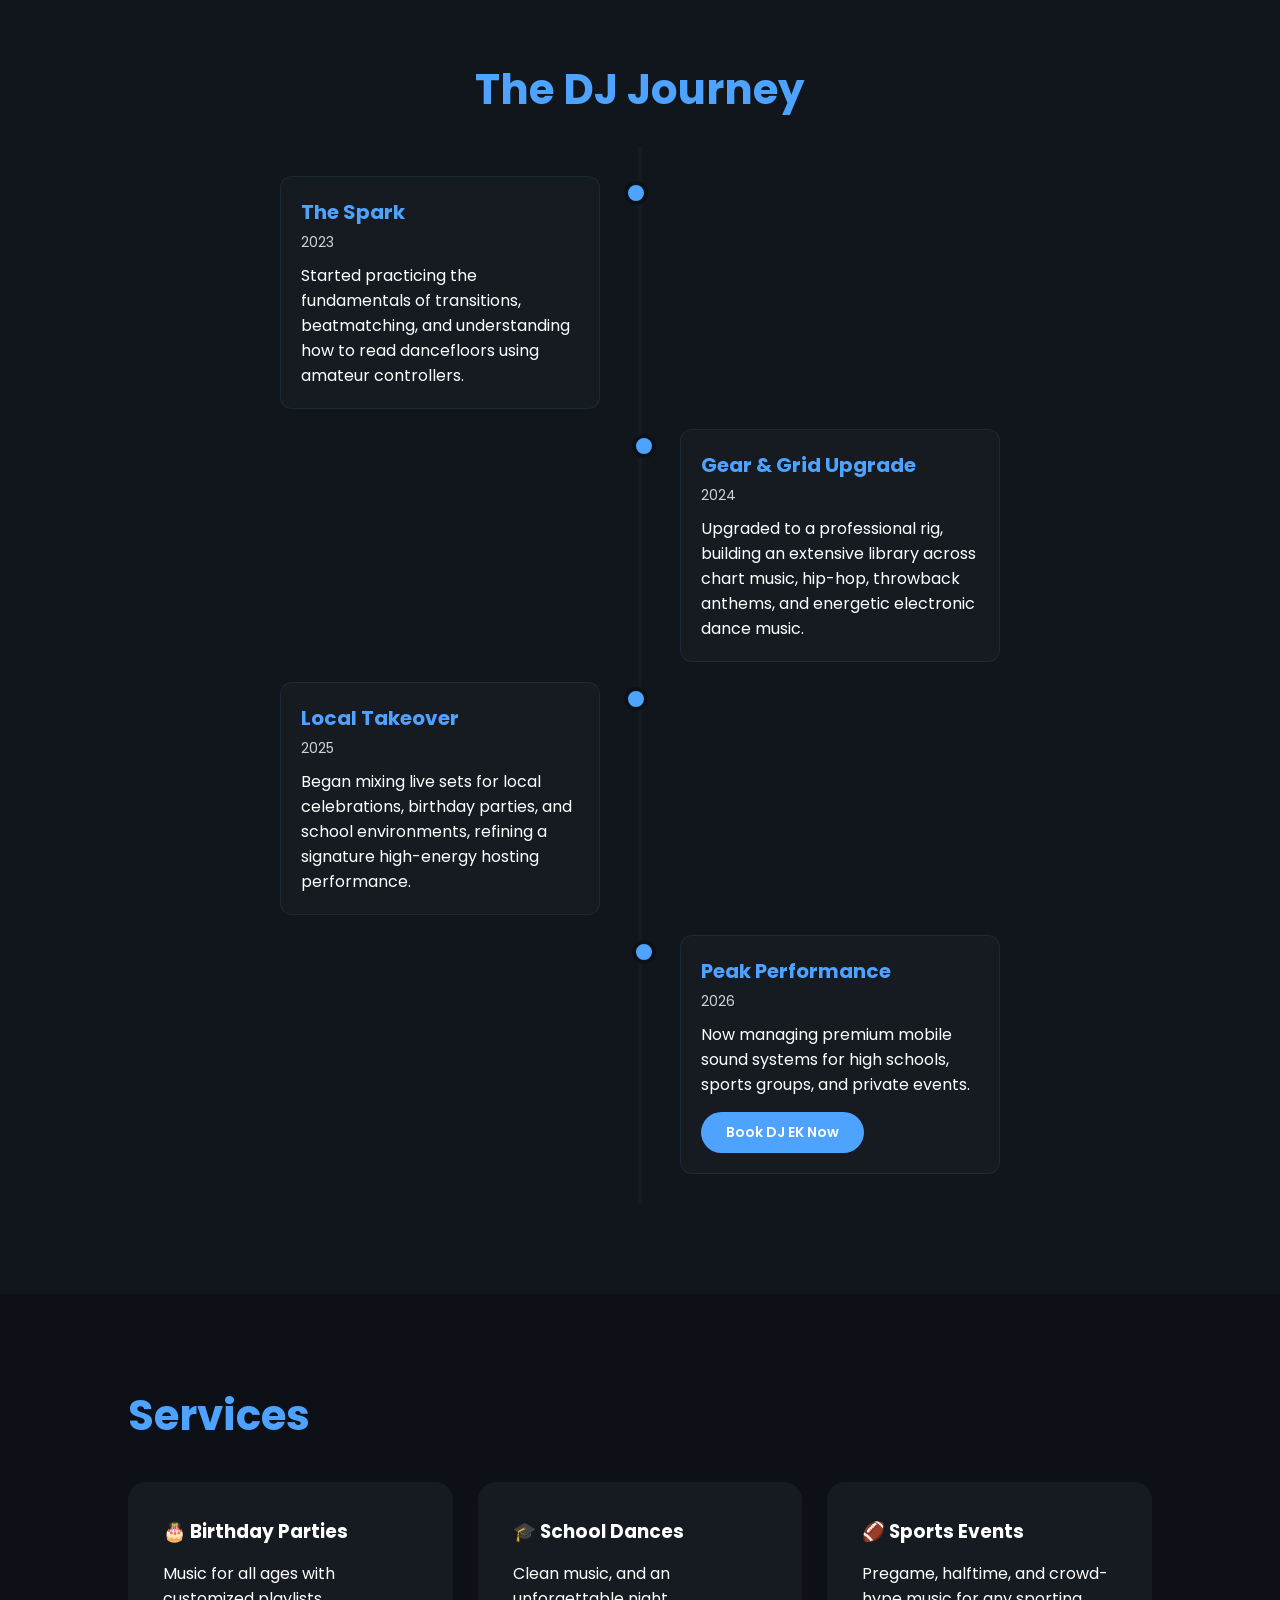
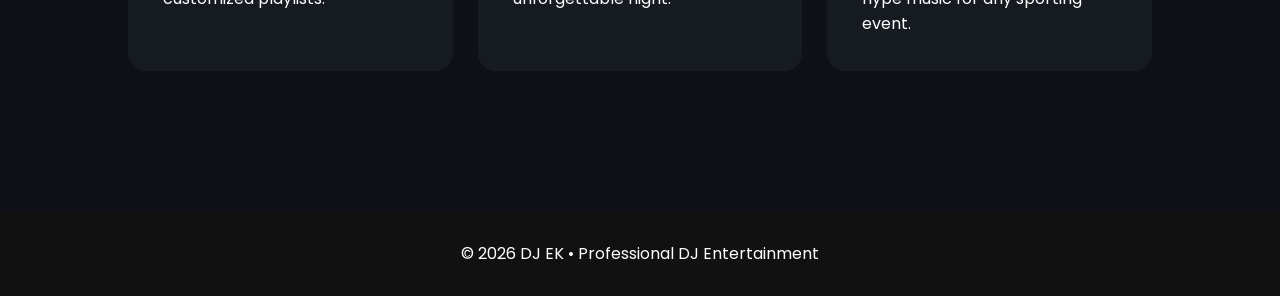
==== commit 3db13161: "Update index.html" ====
--- a/index.html
+++ b/index.html
@@ -390,12 +390,6 @@
 </div>
 </section>
 
-<section id="book">
-<h2 class="title">Book DJ EK</h2>
-<div class="form-container">
-<iframe src="https://docs.google.com/forms/d/e/1FAIpQLSc8nmSyqkg0pTt6lsF6iOoiWk7cPvixwEo9imuPgDzgfh7rSQ/viewform?embedded=true" height="1946" frameborder="10" marginheight="10" marginwidth="10">Loading…</iframe>
-</div>
-</section>
 
 <footer>
 © 2026 DJ EK • Professional DJ Entertainment
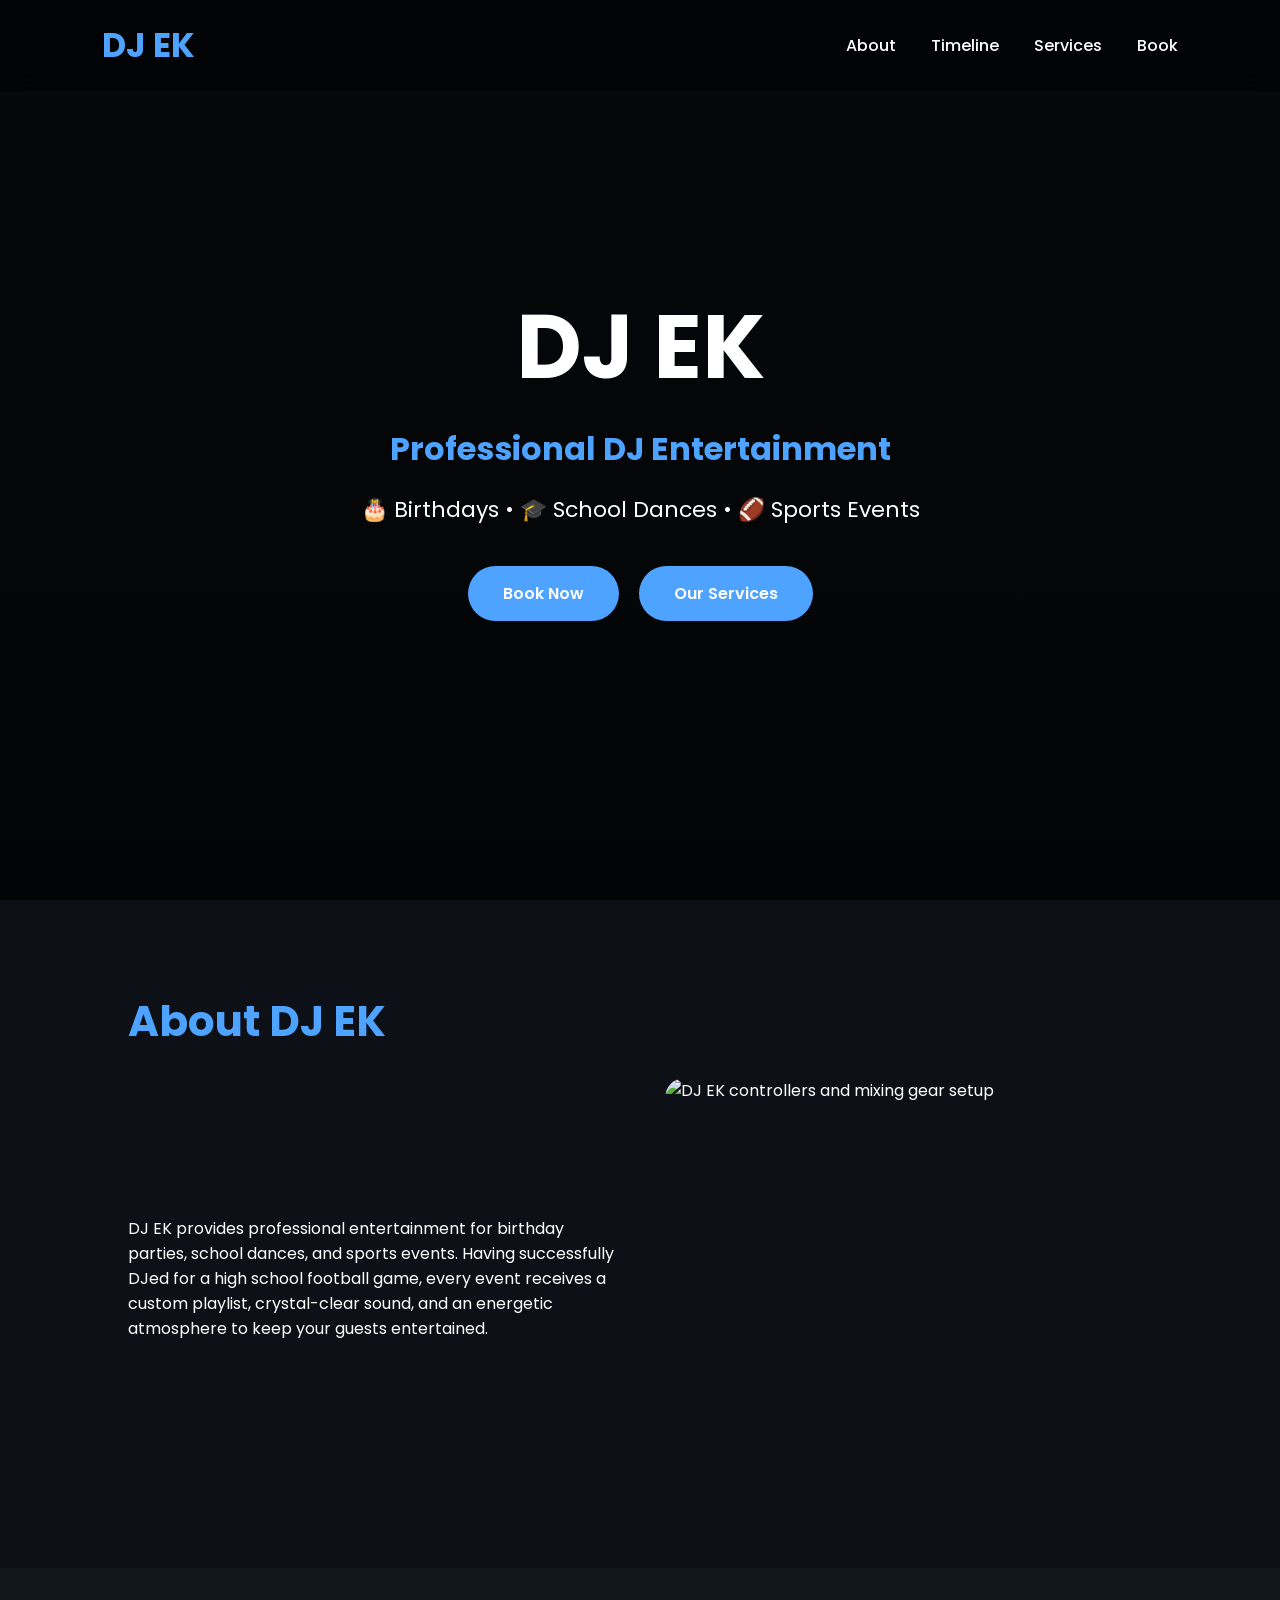
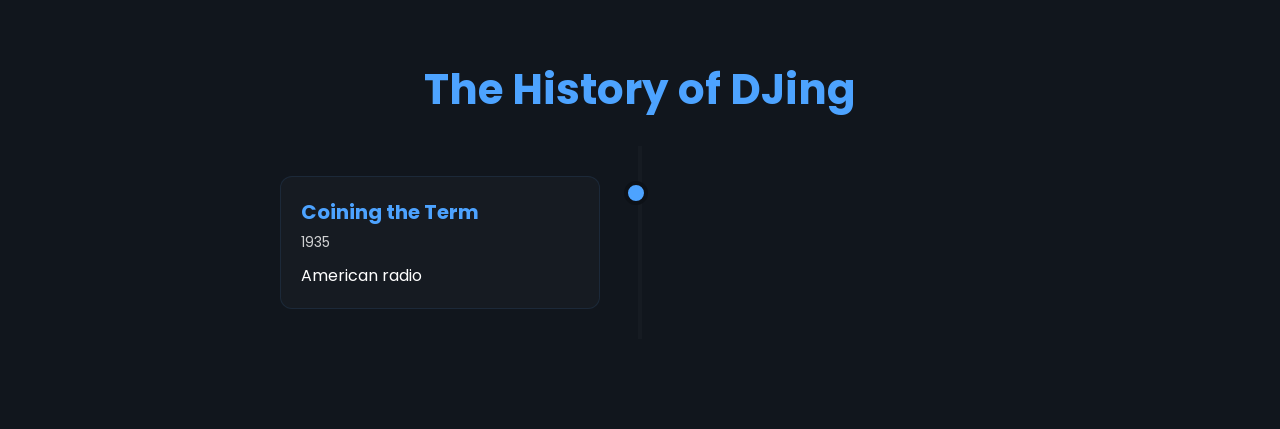
==== commit 43c429d9: "Update index.html" ====
--- a/index.html
+++ b/index.html
@@ -235,22 +235,6 @@
 font-weight: 400;
 font-size: 14px;
 opacity: 0.8;
-}
-
-.form-container {
-max-width: 650px;
-width: 100%;
-background: #21262d;
-padding: 20px;
-border-radius: 18px;
-overflow: hidden;
-box-shadow: 0 4px 20px rgba(0,0,0,0.3);
-}
-
-.form-container iframe {
-width: 100%;
-display: block;
-background: transparent;
 }
 
 footer{
@@ -325,7 +309,7 @@
 <div class="about">
 <div>
 <p>
-DJ EK provides professional entertainment for birthday parties, school dances, and sports events. Every event gets a custom playlist, crystal-clear sound,  and an energetic atmosphere to keep your guests entertained.
+DJ EK provides professional entertainment for birthday parties, school dances, and sports events. Having successfully DJed for a high school football game, every event receives a custom playlist, crystal-clear sound, and an energetic atmosphere to keep your guests entertained.
 </p>
 </div>
 <img src="https://images.unsplash.com/photo-1574391884720-bbc3740c59d1?q=80&w=800&auto=format&fit=crop" alt="DJ EK controllers and mixing gear setup">
@@ -333,67 +317,11 @@
 </section>
 
 <section id="timeline-section" style="background: #11161d;">
-<h2 class="title" style="text-align: center;">The DJ Journey</h2>
+<h2 class="title" style="text-align: center;">The History of DJing</h2>
 <div class="timeline">
     
     <div class="timeline-item left">
         <div class="timeline-content">
-            <h3>The Spark</h3>
-            <h4>2023</h4>
-            <p>Started practicing the fundamentals of transitions, beatmatching, and understanding how to read dancefloors using amateur controllers.</p>
-        </div>
-    </div>
-
-    <div class="timeline-item right">
-        <div class="timeline-content">
-            <h3>Gear & Grid Upgrade</h3>
-            <h4>2024</h4>
-            <p>Upgraded to a professional rig, building an extensive library across chart music, hip-hop, throwback anthems, and energetic electronic dance music.</p>
-        </div>
-    </div>
-
-    <div class="timeline-item left">
-        <div class="timeline-content">
-            <h3>Local Takeover</h3>
-            <h4>2025</h4>
-            <p>Began mixing live sets for local celebrations, birthday parties, and school environments, refining a signature high-energy hosting performance.</p>
-        </div>
-    </div>
-
-    <div class="timeline-item right">
-        <div class="timeline-content">
-            <h3>Peak Performance</h3>
-            <h4>2026</h4>
-            <p>Now managing premium mobile sound systems for high schools, sports groups, and private events.</p>
-            <a href="https://docs.google.com/forms/d/e/1FAIpQLSc8nmSyqkg0pTt6lsF6iOoiWk7cPvixwEo9imuPgDzgfh7rSQ/viewform" target="_blank" class="btn" style="margin-top: 15px; padding: 10px 25px; font-size: 14px;">Book DJ EK Now</a>
-        </div>
-    </div>
-
-</div>
-</section>
-
-<section id="services">
-<h2 class="title">Services</h2>
-<div class="services">
-<div class="card">
-<h3>🎂 Birthday Parties</h3>
-<p>Music for all ages with customized playlists.</p>
-</div>
-<div class="card">
-<h3>🎓 School Dances</h3>
-<p>Clean music, and an unforgettable night.</p>
-</div>
-<div class="card">
-<h3>🏈 Sports Events</h3>
-<p>Pregame, halftime, and crowd-hype music for any sporting event.</p>
-</div>
-</div>
-</section>
-
-
-<footer>
-© 2026 DJ EK • Professional DJ Entertainment
-</footer>
-
-</body>
-</html>
+            <h3>Coining the Term</h3>
+            <h4>1935</h4>
+            <p>American radio
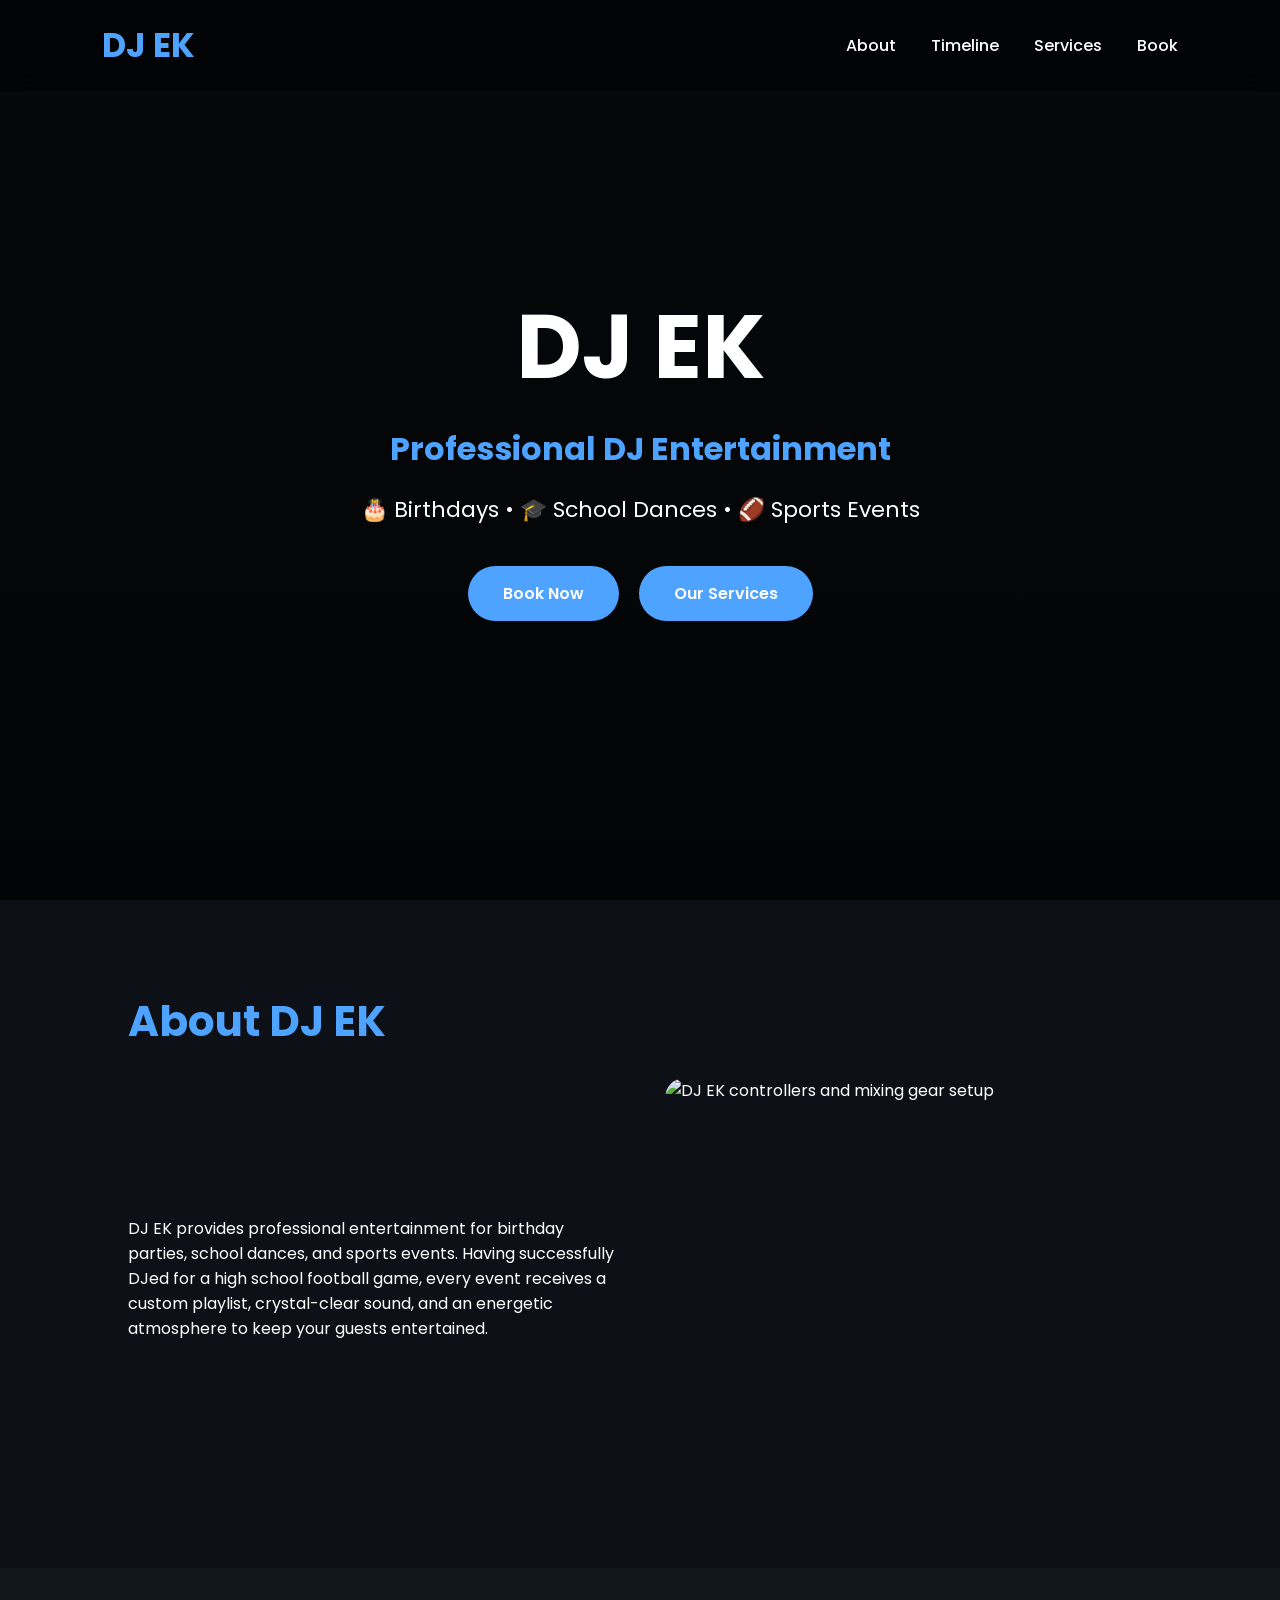
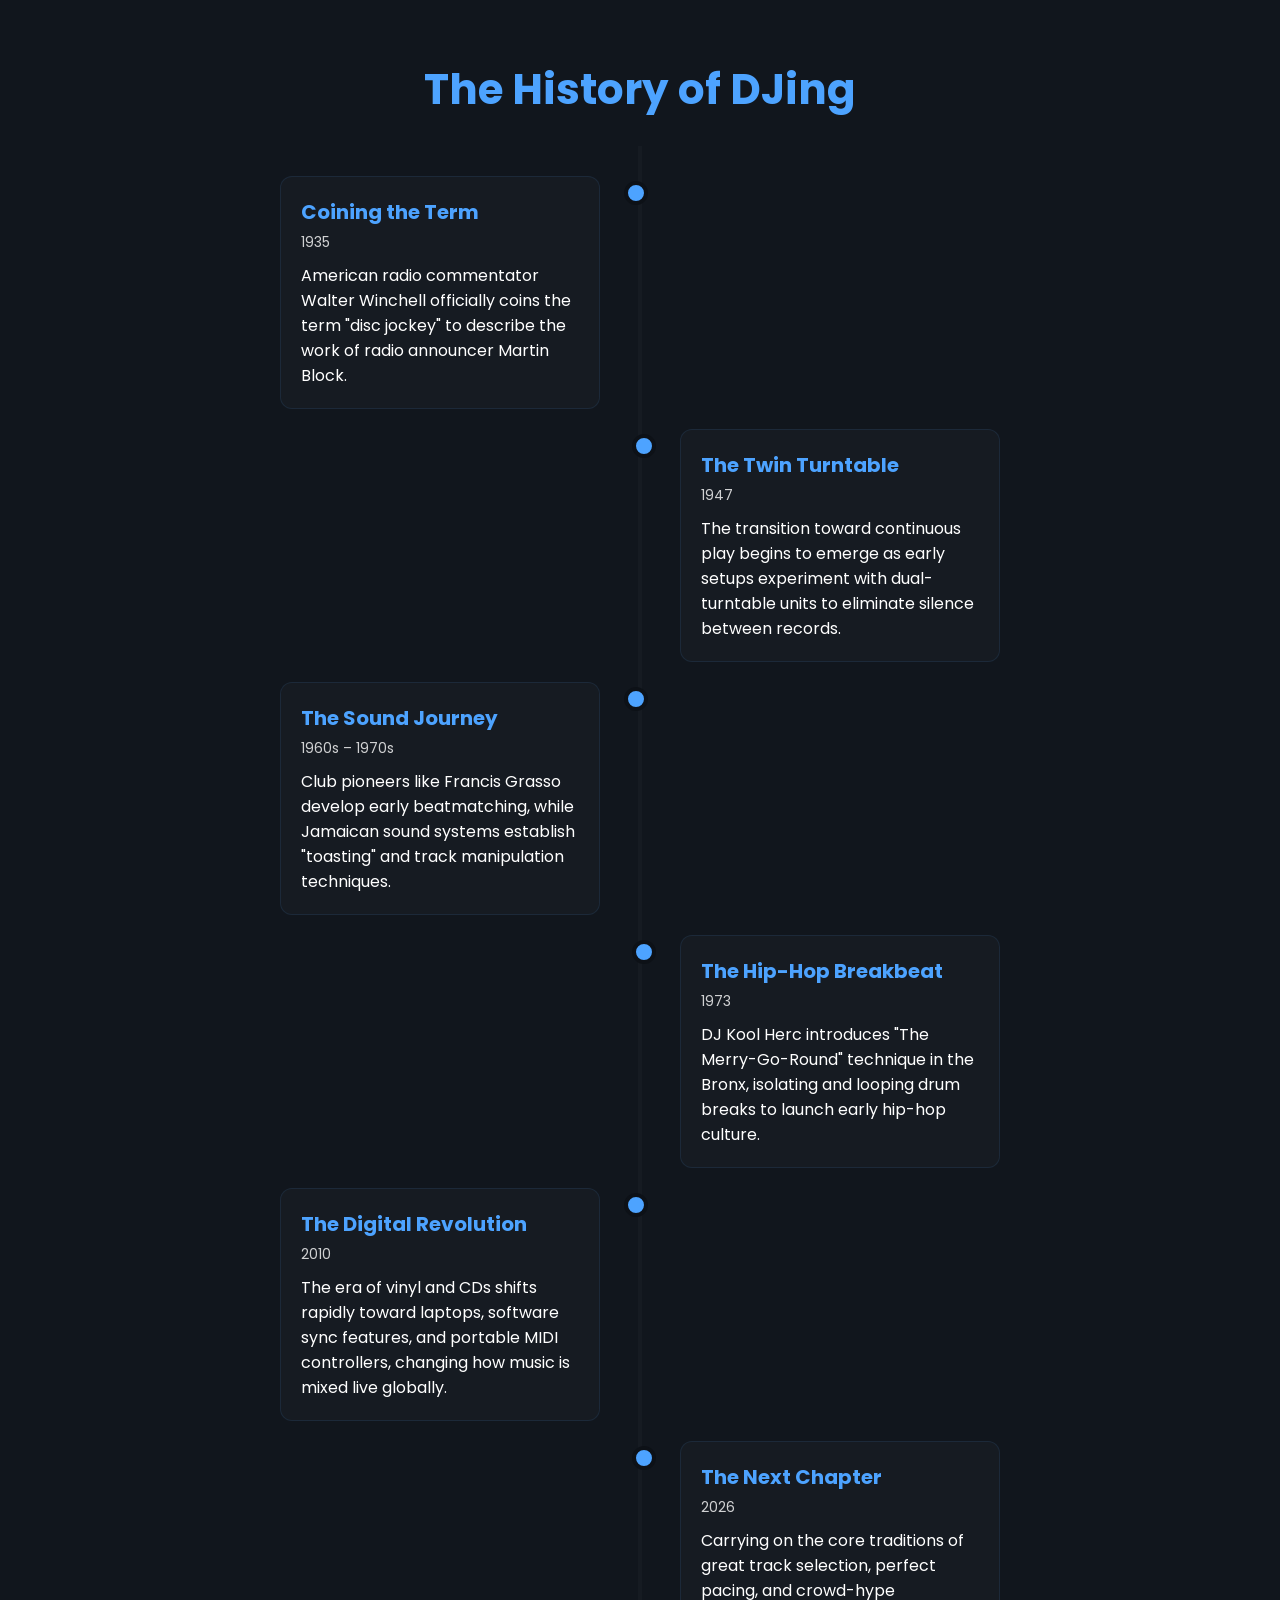
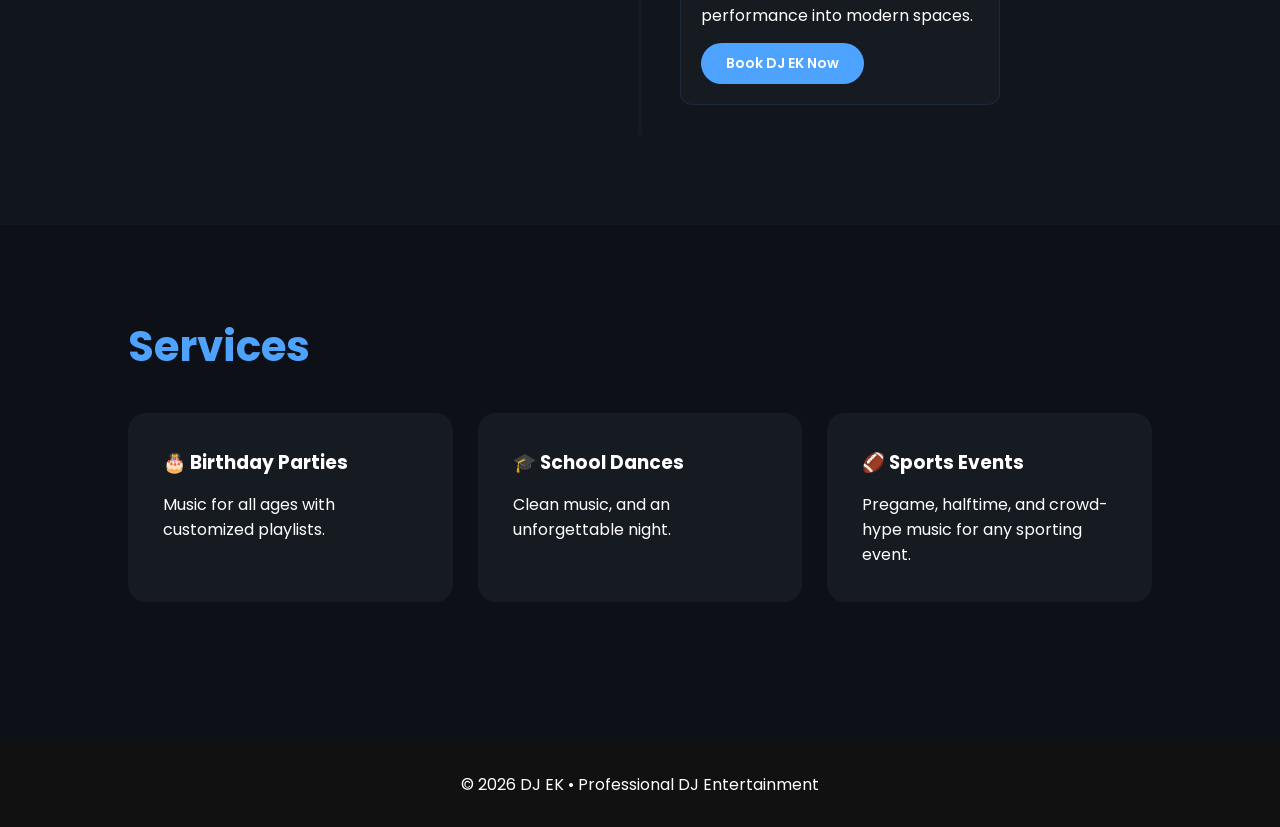
==== commit 920ceb47: "Update index.html" ====
--- a/index.html
+++ b/index.html
@@ -324,4 +324,75 @@
         <div class="timeline-content">
             <h3>Coining the Term</h3>
             <h4>1935</h4>
-            <p>American radio
+            <p>American radio commentator Walter Winchell officially coins the term "disc jockey" to describe the work of radio announcer Martin Block.</p>
+        </div>
+    </div>
+
+    <div class="timeline-item right">
+        <div class="timeline-content">
+            <h3>The Twin Turntable</h3>
+            <h4>1947</h4>
+            <p>The transition toward continuous play begins to emerge as early setups experiment with dual-turntable units to eliminate silence between records.</p>
+        </div>
+    </div>
+
+    <div class="timeline-item left">
+        <div class="timeline-content">
+            <h3>The Sound Journey</h3>
+            <h4>1960s – 1970s</h4>
+            <p>Club pioneers like Francis Grasso develop early beatmatching, while Jamaican sound systems establish "toasting" and track manipulation techniques.</p>
+        </div>
+    </div>
+
+    <div class="timeline-item right">
+        <div class="timeline-content">
+            <h3>The Hip-Hop Breakbeat</h3>
+            <h4>1973</h4>
+            <p>DJ Kool Herc introduces "The Merry-Go-Round" technique in the Bronx, isolating and looping drum breaks to launch early hip-hop culture.</p>
+        </div>
+    </div>
+
+    <div class="timeline-item left">
+        <div class="timeline-content">
+            <h3>The Digital Revolution</h3>
+            <h4>2010</h4>
+            <p>The era of vinyl and CDs shifts rapidly toward laptops, software sync features, and portable MIDI controllers, changing how music is mixed live globally.</p>
+        </div>
+    </div>
+
+    <div class="timeline-item right">
+        <div class="timeline-content">
+            <h3>The Next Chapter</h3>
+            <h4>2026</h4>
+            <p>Carrying on the core traditions of great track selection, perfect pacing, and crowd-hype performance into modern spaces.</p>
+            <a href="https://docs.google.com/forms/d/e/1FAIpQLSc8nmSyqkg0pTt6lsF6iOoiWk7cPvixwEo9imuPgDzgfh7rSQ/viewform" target="_blank" class="btn" style="margin-top: 15px; padding: 10px 25px; font-size: 14px;">Book DJ EK Now</a>
+        </div>
+    </div>
+
+</div>
+</section>
+
+<section id="services">
+<h2 class="title">Services</h2>
+<div class="services">
+<div class="card">
+<h3>🎂 Birthday Parties</h3>
+<p>Music for all ages with customized playlists.</p>
+</div>
+<div class="card">
+<h3>🎓 School Dances</h3>
+<p>Clean music, and an unforgettable night.</p>
+</div>
+<div class="card">
+<h3>🏈 Sports Events</h3>
+<p>Pregame, halftime, and crowd-hype music for any sporting event.</p>
+</div>
+</div>
+</section>
+
+<footer>
+© 2026 DJ EK • Professional DJ Entertainment
+</footer>
+
+</body>
+</html>
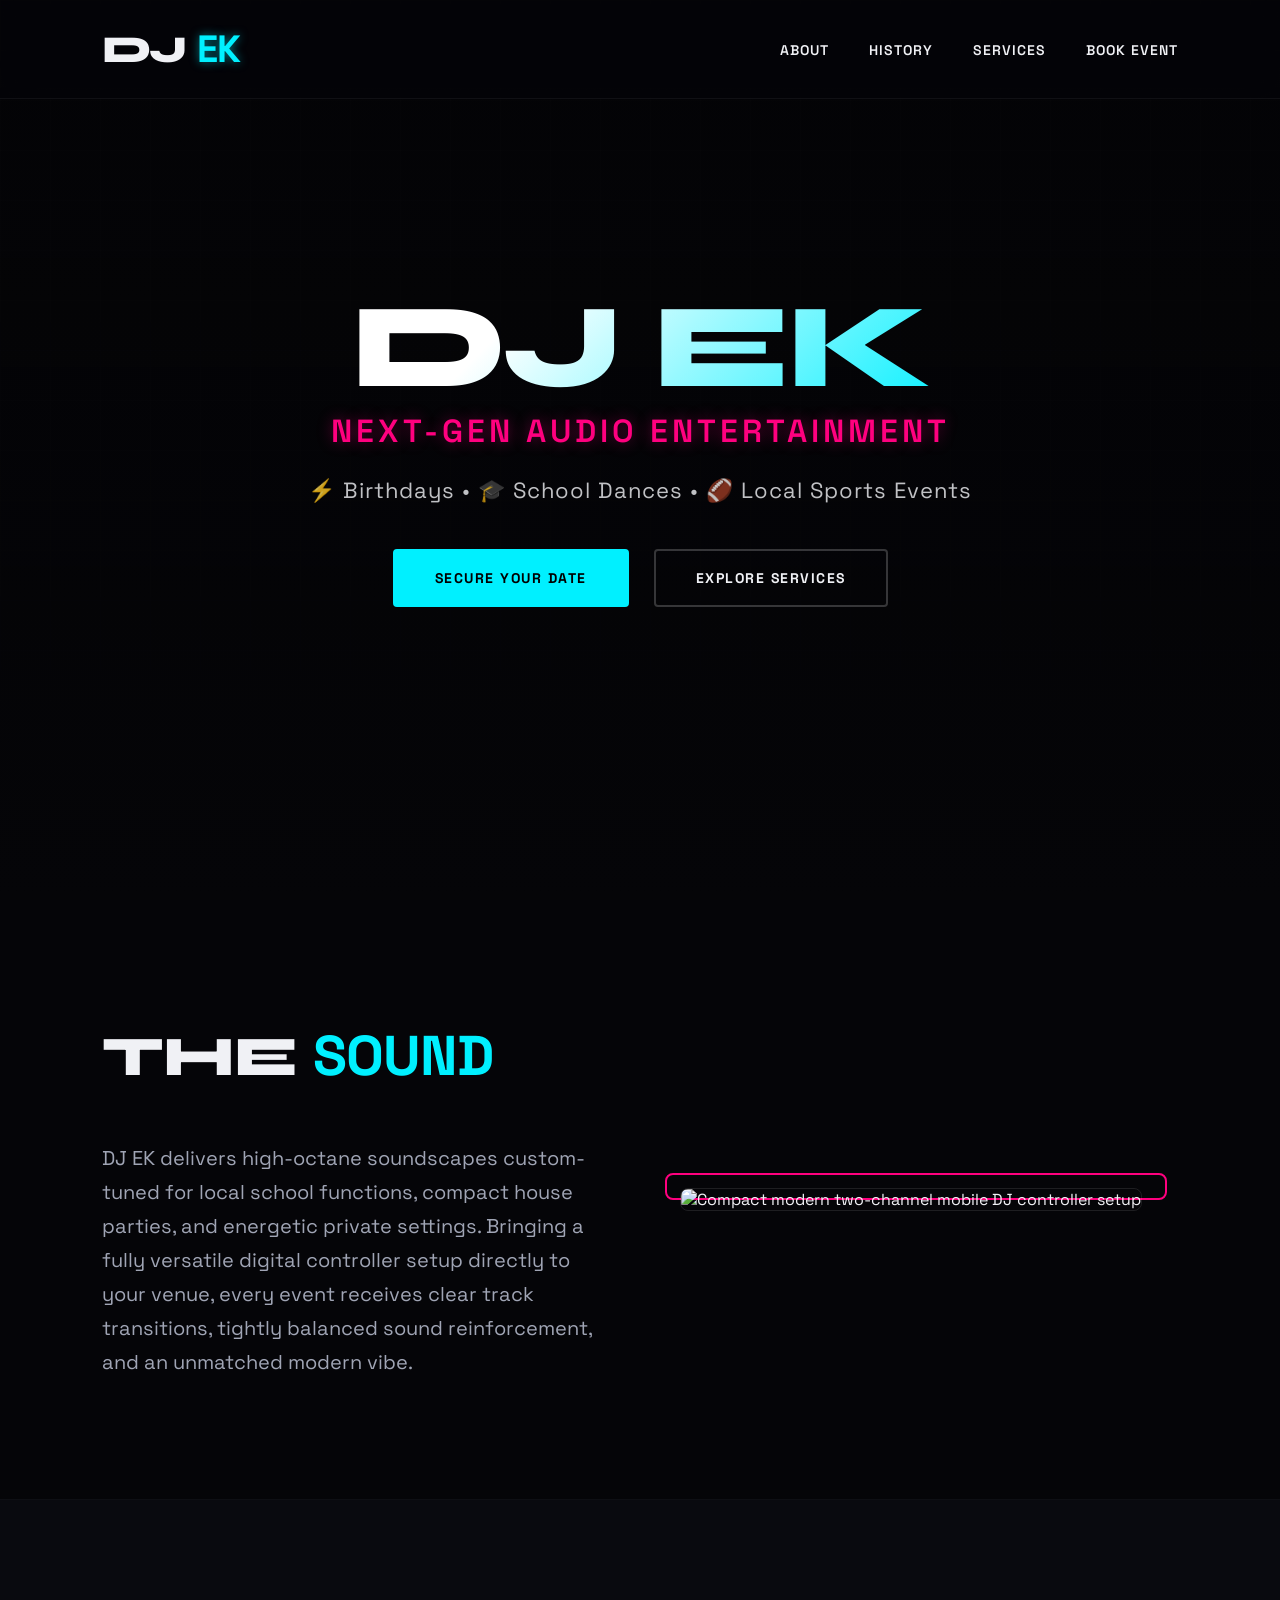
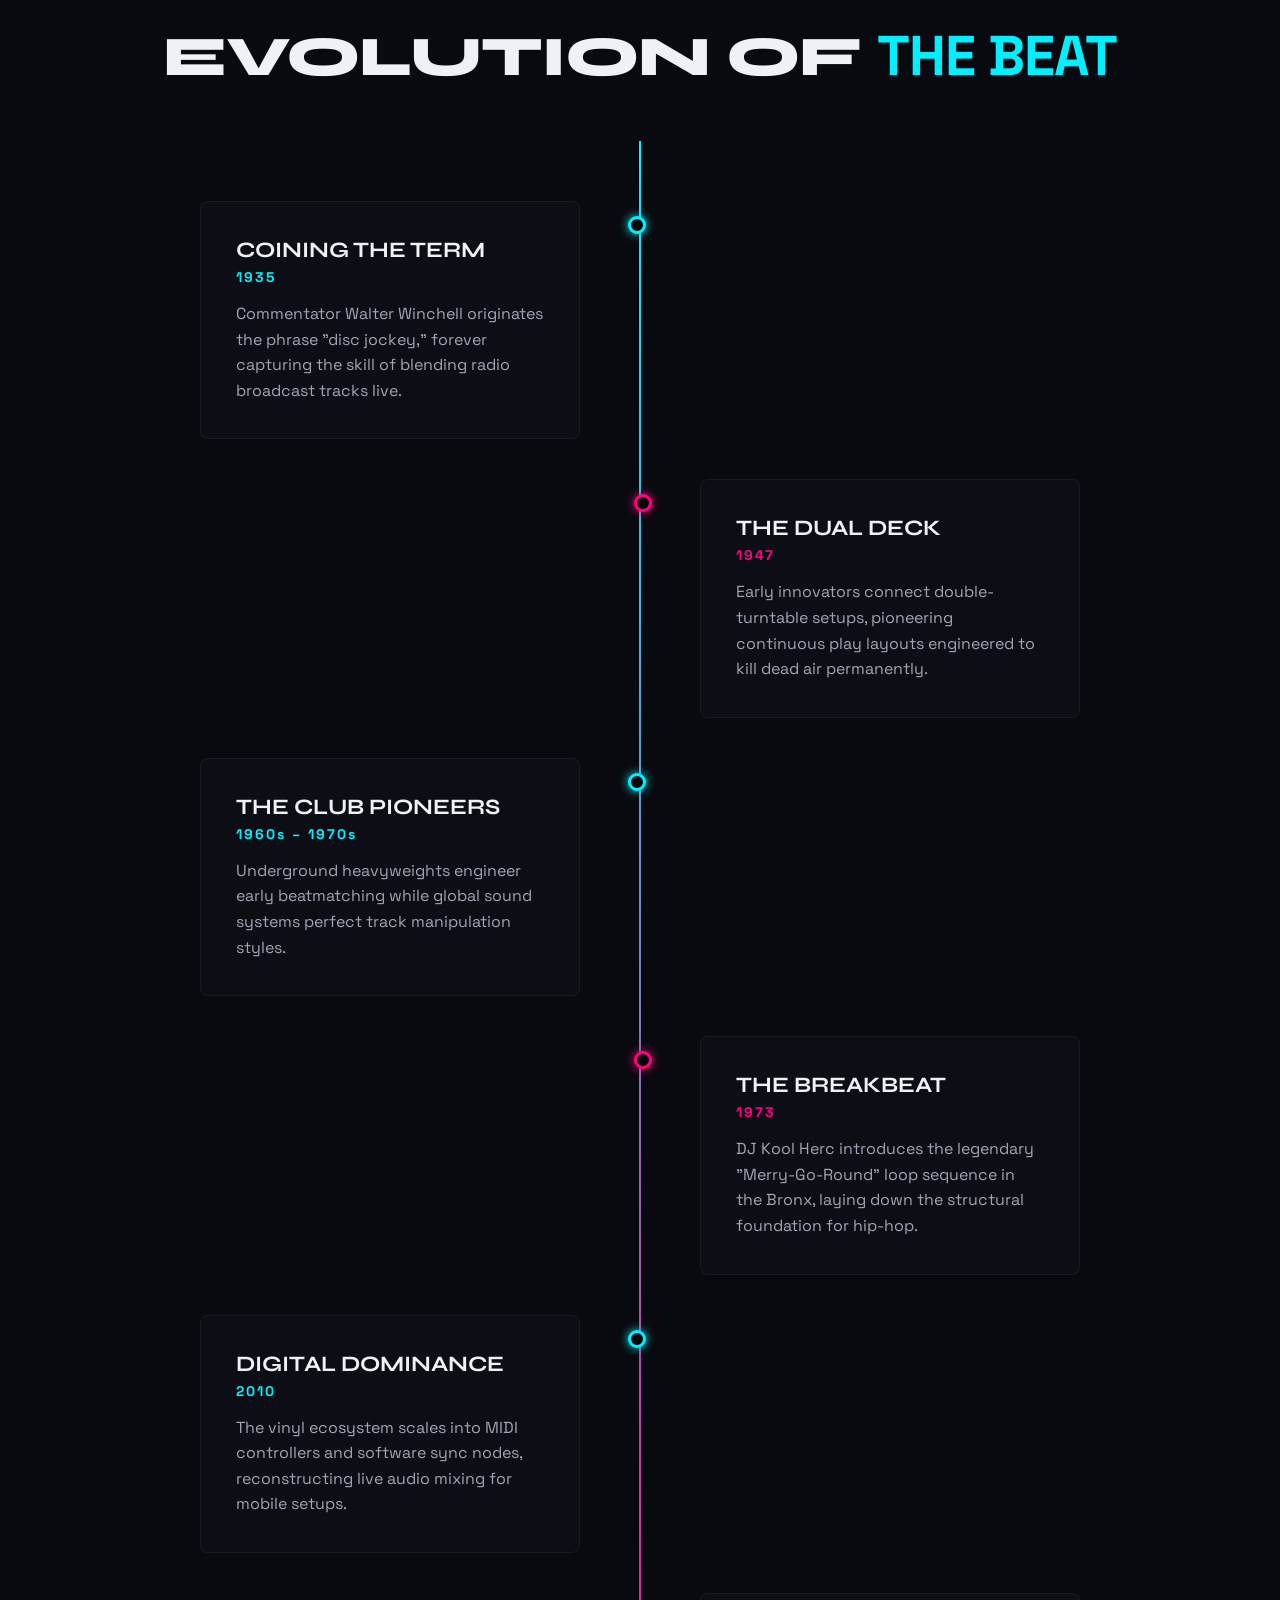
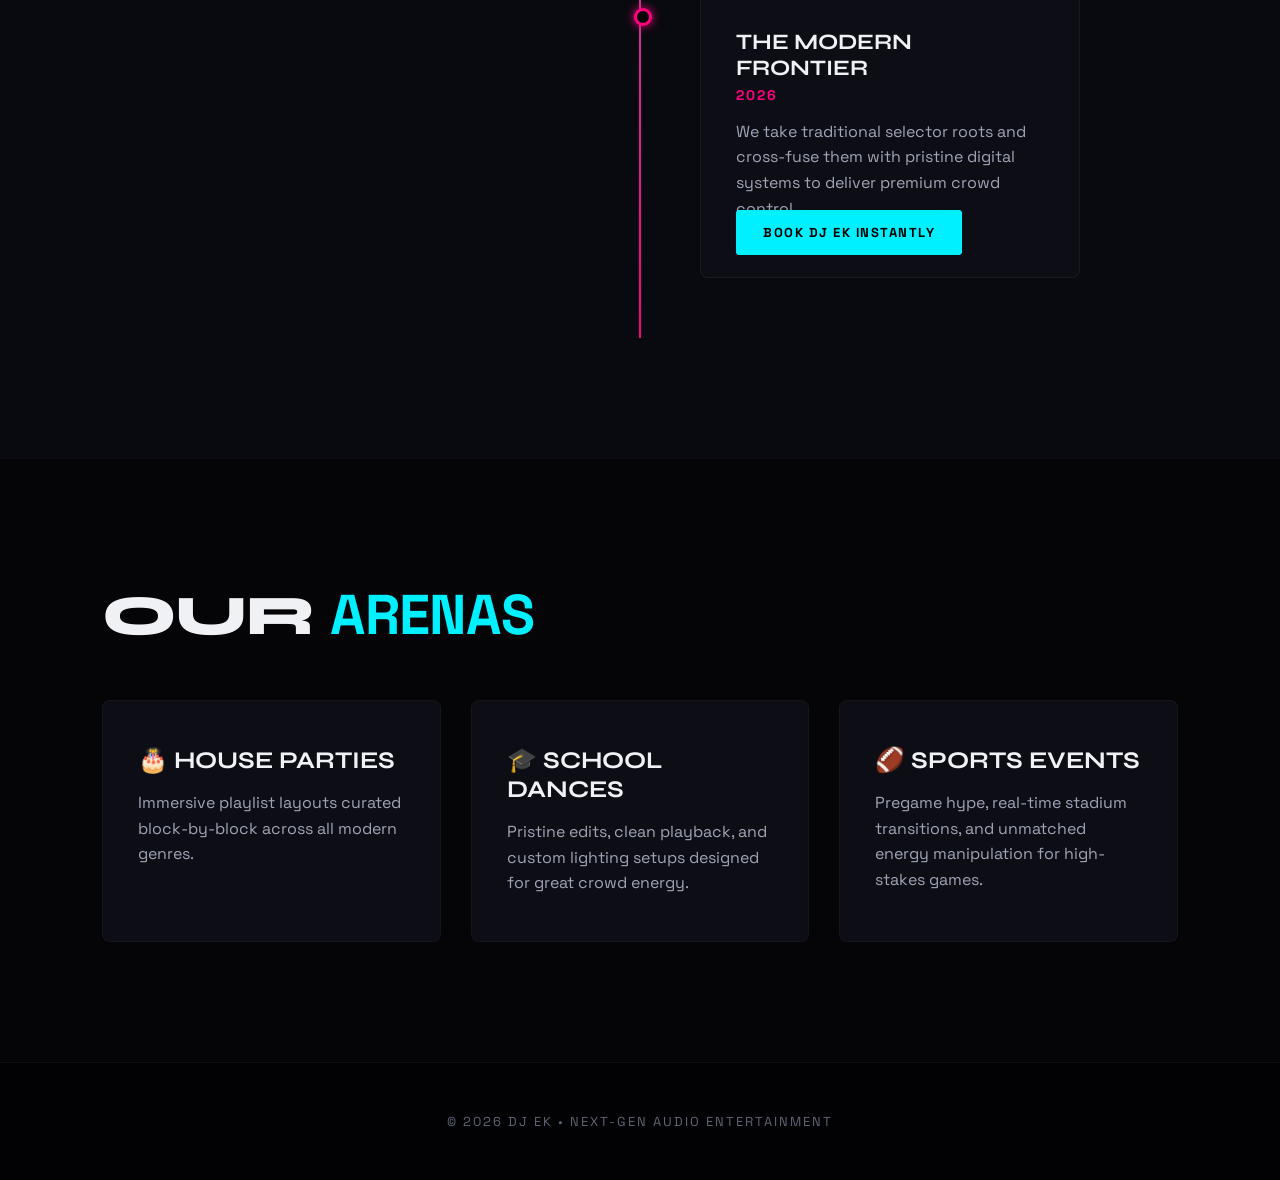
==== commit 5a67eb2e: "Update index.html" ====
--- a/index.html
+++ b/index.html
@@ -4,394 +4,569 @@
 <meta charset="UTF-8">
 <meta name="viewport" content="width=device-width, initial-scale=1.0">
 
-<title>DJ EK | Professional DJ Entertainment</title>
+<title>DJ EK | Next-Gen Audio Experience</title>
 
 <link rel="preconnect" href="https://fonts.googleapis.com">
 <link rel="preconnect" href="https://fonts.gstatic.com" crossorigin>
-
-<link href="https://fonts.googleapis.com/css2?family=Poppins:wght@300;400;600;700&display=swap" rel="stylesheet">
+<link href="https://fonts.googleapis.com/css2?family=Space+Grotesk:wght@400;600;700&family=Syne:wght@700;800&display=swap" rel="stylesheet">
 
 <style>
+:root {
+  --bg-main: #050508;
+  --bg-card: #0d0e15;
+  --accent-cyan: #00f0ff;
+  --accent-pink: #ff007f;
+  --text-main: #f0f1f5;
+  --glow-shadow: 0 0 20px rgba(0, 240, 255, 0.3);
+}
 
 html {
-scroll-behavior: smooth;
+  scroll-behavior: smooth;
 }
 
 *{
-margin:0;
-padding:0;
-box-sizing:border-box;
-font-family:Poppins,sans-serif;
-}
-
-body{
-background:#0d1117;
-color:white;
-}
-
-nav{
-position:fixed;
-top:0;
-width:100%;
-padding:20px 8%;
-display:flex;
-justify-content:space-between;
-align-items:center;
-background:rgba(0,0,0,.55);
-backdrop-filter:blur(12px);
-z-index:100;
-}
-
-.logo{
-font-size:34px;
-font-weight:700;
-color:#4da3ff;
-}
-
-nav ul{
-display:flex;
-list-style:none;
-gap:35px;
-}
-
-nav a{
-color:white;
-text-decoration:none;
-font-weight:500;
-transition:.3s;
-}
-
-nav a:hover{
-color:#4da3ff;
-}
-
-.hero{
-height:100vh;
-display:flex;
-justify-content:center;
-align-items:center;
-text-align:center;
-padding:30px;
-background:
-linear-gradient(rgba(0,0,0,.55),rgba(0,0,0,.75)),
-url("https://images.unsplash.com/photo-1516450360452-9312f5e86fc7?q=80&w=1920&auto=format&fit=crop");
-background-size:cover;
-background-position:center;
-}
-
-.hero h1{
-font-size:90px;
-margin-bottom:10px;
-}
-
-.hero h2{
-font-size:32px;
-color:#4da3ff;
-margin-bottom:20px;
-}
-
-.hero p{
-font-size:22px;
-margin-bottom:40px;
-}
-
-.buttons{
-display:flex;
-justify-content:center;
-gap:20px;
-flex-wrap:wrap;
-}
-
-.btn{
-padding:15px 35px;
-background:#4da3ff;
-border-radius:50px;
-text-decoration:none;
-color:white;
-font-weight:600;
-transition:.3s;
-display: inline-block;
-}
-
-.btn:hover{
-transform:translateY(-4px);
-box-shadow:0 0 25px #4da3ff;
-}
-
-section{
-padding:90px 10%;
-}
-
-.title{
-font-size:42px;
-margin-bottom:25px;
-color:#4da3ff;
-}
-
-.services{
-display:grid;
-grid-template-columns:repeat(auto-fit,minmax(250px,1fr));
-gap:25px;
-margin-top:35px;
-}
-
-.card{
-background:#161b22;
-padding:35px;
-border-radius:18px;
-transition:.3s;
-}
-
-.card:hover{
-transform:translateY(-8px);
-box-shadow:0 0 20px rgba(77,163,255,.3);
-}
-
-.card h3{
-margin-bottom:15px;
-}
-
-.about{
-display:grid;
-grid-template-columns:1fr 1fr;
-gap:50px;
-align-items:center;
-}
-
-.about img{
-width:100%;
-border-radius:20px;
-object-fit: cover;
-height: 400px;
+  margin: 0;
+  padding: 0;
+  box-sizing: border-box;
+  font-family: 'Space Grotesk', sans-serif;
+}
+
+body {
+  background: var(--bg-main);
+  color: var(--text-main);
+  overflow-x: hidden;
+}
+
+/* Cyber Grid Background Effect */
+.grid-bg {
+  position: fixed;
+  top: 0;
+  left: 0;
+  width: 100%;
+  height: 100%;
+  background-image: 
+    linear-gradient(rgba(255, 255, 255, 0.02) 1px, transparent 1px),
+    linear-gradient(90deg, rgba(255, 255, 255, 0.02) 1px, transparent 1px);
+  background-size: 50px 50px;
+  z-index: -1;
+  pointer-events: none;
+}
+
+/* Navigation */
+nav {
+  position: fixed;
+  top: 0;
+  width: 100%;
+  padding: 25px 8%;
+  display: flex;
+  justify-content: space-between;
+  align-items: center;
+  background: rgba(5, 5, 8, 0.75);
+  backdrop-filter: blur(16px);
+  border-bottom: 1px solid rgba(255, 255, 255, 0.05);
+  z-index: 100;
+}
+
+.logo {
+  font-family: 'Syne', sans-serif;
+  font-size: 38px;
+  font-weight: 800;
+  color: var(--text-main);
+  text-transform: uppercase;
+  letter-spacing: -1px;
+  position: relative;
+}
+
+.logo span {
+  color: var(--accent-cyan);
+  text-shadow: 0 0 10px rgba(0, 240, 255, 0.5);
+}
+
+nav ul {
+  display: flex;
+  list-style: none;
+  gap: 40px;
+}
+
+nav a {
+  color: var(--text-main);
+  text-decoration: none;
+  font-weight: 600;
+  letter-spacing: 1px;
+  text-transform: uppercase;
+  font-size: 14px;
+  transition: 0.3s ease;
+}
+
+nav a:hover {
+  color: var(--accent-cyan);
+  text-shadow: 0 0 8px var(--accent-cyan);
+}
+
+/* Hero Section with House Party Image */
+.hero {
+  height: 100vh;
+  display: flex;
+  justify-content: center;
+  align-items: center;
+  text-align: center;
+  padding: 30px;
+  background: 
+    linear-gradient(to bottom, rgba(5,5,8,0.4), var(--bg-main)),
+    linear-gradient(rgba(0,0,0,0.4), rgba(0,0,0,0.5)),
+    url("https://images.unsplash.com/photo-1517263904808-5dc91e3e7044?q=80&w=1920&auto=format&fit=crop");
+  background-size: cover;
+  background-position: center;
+  position: relative;
+}
+
+.hero-content {
+  max-width: 900px;
+}
+
+.hero h1 {
+  font-family: 'Syne', sans-serif;
+  font-size: clamp(60px, 10vw, 120px);
+  font-weight: 800;
+  line-height: 0.9;
+  text-transform: uppercase;
+  letter-spacing: -3px;
+  background: linear-gradient(135deg, #fff 30%, var(--accent-cyan));
+  -webkit-background-clip: text;
+  -webkit-text-fill-color: transparent;
+  margin-bottom: 10px;
+}
+
+.hero h2 {
+  font-size: clamp(20px, 4vw, 32px);
+  font-weight: 600;
+  color: var(--accent-pink);
+  text-transform: uppercase;
+  letter-spacing: 4px;
+  margin-bottom: 25px;
+  text-shadow: 0 0 15px rgba(255, 0, 127, 0.4);
+}
+
+.hero p {
+  font-size: clamp(16px, 2.5vw, 22px);
+  margin-bottom: 45px;
+  opacity: 0.8;
+  letter-spacing: 1px;
+}
+
+.buttons {
+  display: flex;
+  justify-content: center;
+  gap: 25px;
+  flex-wrap: wrap;
+}
+
+.btn {
+  padding: 18px 40px;
+  border-radius: 4px;
+  text-decoration: none;
+  color: #000;
+  font-weight: 700;
+  text-transform: uppercase;
+  letter-spacing: 1.5px;
+  font-size: 14px;
+  background: var(--accent-cyan);
+  transition: all 0.3s cubic-bezier(0.25, 0.8, 0.25, 1);
+  border: 2px solid var(--accent-cyan);
+}
+
+.btn:hover {
+  transform: translateY(-4px);
+  box-shadow: 0 0 30px rgba(0, 240, 255, 0.6);
+  background: transparent;
+  color: var(--accent-cyan);
+}
+
+.btn-secondary {
+  background: transparent;
+  color: var(--text-main);
+  border: 2px solid rgba(255, 255, 255, 0.2);
+}
+
+.btn-secondary:hover {
+  border-color: var(--text-main);
+  background: var(--text-main);
+  color: #000;
+  box-shadow: 0 0 30px rgba(255, 255, 255, 0.2);
+}
+
+/* Generic Section Styles */
+section {
+  padding: 120px 8%;
+  position: relative;
+}
+
+.title {
+  font-family: 'Syne', sans-serif;
+  font-size: clamp(36px, 6vw, 56px);
+  font-weight: 800;
+  margin-bottom: 50px;
+  text-transform: uppercase;
+  letter-spacing: -1px;
+}
+
+.title span {
+  color: var(--accent-cyan);
+}
+
+/* About Section */
+.about {
+  display: grid;
+  grid-template-columns: 1fr 1fr;
+  gap: 80px;
+  align-items: center;
+}
+
+.about p {
+  font-size: 20px;
+  line-height: 1.7;
+  color: #a0a5b5;
+}
+
+.about-img-wrapper {
+  position: relative;
+}
+
+.about-img-wrapper::before {
+  content: '';
+  position: absolute;
+  top: -15px;
+  left: -15px;
+  width: 100%;
+  height: 100%;
+  border: 2px solid var(--accent-pink);
+  border-radius: 8px;
+  z-index: -1;
+}
+
+/* Updated to a sleek, realistic controller setup */
+.about img {
+  width: 100%;
+  border-radius: 8px;
+  object-fit: cover;
+  height: 450px;
+  border: 1px solid rgba(255,255,255,0.1);
 }
 
 /* Timeline Styling */
+#timeline-section {
+  background: #090a0f;
+  border-top: 1px solid rgba(255, 255, 255, 0.02);
+  border-bottom: 1px solid rgba(255, 255, 255, 0.02);
+}
+
 .timeline {
-position: relative;
-max-width: 800px;
-margin: 0 auto;
-padding: 20px 0;
+  position: relative;
+  max-width: 1000px;
+  margin: 0 auto;
+  padding: 40px 0;
 }
 
 .timeline::after {
-content: '';
-position: absolute;
-width: 4px;
-background-color: #161b22;
-top: 0;
-bottom: 0;
-left: 50%;
-margin-left: -2px;
+  content: '';
+  position: absolute;
+  width: 2px;
+  background: linear-gradient(to bottom, var(--accent-cyan), var(--accent-pink));
+  top: 0;
+  bottom: 0;
+  left: 50%;
+  margin-left: -1px;
 }
 
 .timeline-item {
-padding: 10px 40px;
-position: relative;
-background-color: inherit;
-width: 50%;
+  padding: 20px 60px;
+  position: relative;
+  width: 50%;
 }
 
 .timeline-item::after {
-content: '';
-position: absolute;
-width: 16px;
-height: 16px;
-right: -8px;
-background-color: #4da3ff;
-border: 4px solid #0d1117;
-top: 15px;
-border-radius: 50%;
-z-index: 1;
-}
-
-.left {
-left: 0;
-}
-
-.right {
-left: 50%;
-}
+  content: '';
+  position: absolute;
+  width: 12px;
+  height: 12px;
+  right: -6px;
+  background-color: var(--bg-main);
+  border: 3px solid var(--accent-cyan);
+  top: 35px;
+  border-radius: 50%;
+  z-index: 1;
+  box-shadow: 0 0 10px var(--accent-cyan);
+}
+
+.left { left: 0; }
+.right { left: 50%; }
 
 .right::after {
-left: -8px;
+  left: -6px;
+  border-color: var(--accent-pink);
+  box-shadow: 0 0 10px var(--accent-pink);
 }
 
 .timeline-content {
-padding: 20px;
-background-color: #161b22;
-position: relative;
-border-radius: 12px;
-border: 1px solid rgba(77, 163, 255, 0.1);
+  padding: 35px;
+  background: var(--bg-card);
+  position: relative;
+  border-radius: 8px;
+  border: 1px solid rgba(255, 255, 255, 0.05);
+  transition: 0.3s ease;
+}
+
+.timeline-content:hover {
+  border-color: rgba(0, 240, 255, 0.3);
+  transform: scale(1.02);
+}
+
+.right .timeline-content:hover {
+  border-color: rgba(255, 0, 127, 0.3);
 }
 
 .timeline-content h3 {
-color: #4da3ff;
-margin-bottom: 5px;
-font-size: 20px;
+  font-family: 'Syne', sans-serif;
+  color: var(--text-main);
+  margin-bottom: 5px;
+  font-size: 22px;
+  text-transform: uppercase;
 }
 
 .timeline-content h4 {
-margin-bottom: 10px;
-font-weight: 400;
-font-size: 14px;
-opacity: 0.8;
-}
-
-footer{
-padding:30px;
-text-align:center;
-background:#111;
-margin-top:50px;
-}
-
+  margin-bottom: 15px;
+  font-weight: 700;
+  font-size: 14px;
+  color: var(--accent-cyan);
+  letter-spacing: 2px;
+}
+
+.right .timeline-content h4 {
+  color: var(--accent-pink);
+}
+
+.timeline-content p {
+  color: #a0a5b5;
+  line-height: 1.6;
+}
+
+/* Services Section */
+.services {
+  display: grid;
+  grid-template-columns: repeat(auto-fit, minmax(300px, 1fr));
+  gap: 30px;
+  margin-top: 50px;
+}
+
+.card {
+  background: var(--bg-card);
+  padding: 45px 35px;
+  border-radius: 8px;
+  border: 1px solid rgba(255, 255, 255, 0.03);
+  transition: all 0.4s cubic-bezier(0.16, 1, 0.3, 1);
+  position: relative;
+  overflow: hidden;
+}
+
+.card::before {
+  content: '';
+  position: absolute;
+  top: 0;
+  left: 0;
+  width: 100%;
+  height: 3px;
+  background: linear-gradient(90deg, var(--accent-cyan), var(--accent-pink));
+  transform: scaleX(0);
+  transform-origin: left;
+  transition: transform 0.4s ease;
+}
+
+.card:hover::before {
+  transform: scaleX(1);
+}
+
+.card:hover {
+  transform: translateY(-10px);
+  border-color: rgba(255,255,255,0.1);
+  box-shadow: 0 15px 30px rgba(0,0,0,0.5);
+}
+
+.card h3 {
+  font-size: 24px;
+  margin-bottom: 15px;
+  font-family: 'Syne', sans-serif;
+  text-transform: uppercase;
+}
+
+.card p {
+  color: #a0a5b5;
+  line-height: 1.6;
+  font-size: 16px;
+}
+
+/* Footer */
+footer {
+  padding: 50px;
+  text-align: center;
+  background: #020204;
+  border-top: 1px solid rgba(255,255,255,0.05);
+  letter-spacing: 2px;
+  font-size: 13px;
+  text-transform: uppercase;
+  color: #606575;
+}
+
+/* Responsive Overrides */
 @media(max-width:900px){
-.hero h1{
-font-size:60px;
-}
-.hero h2{
-font-size:24px;
-}
-.about{
-grid-template-columns:1fr;
-}
-nav ul{
-display:none;
-}
-/* Responsive Timeline */
-.timeline::after {
-left: 31px;
-}
-.timeline-item {
-width: 100%;
-padding-left: 70px;
-padding-right: 25px;
-}
-.timeline-item::after {
-left: 23px;
-}
-.left, .right {
-left: 0;
-}
-}
-
+  nav {
+    padding: 20px 5%;
+  }
+  nav ul {
+    display: none;
+  }
+  .about {
+    grid-template-columns: 1fr;
+    gap: 40px;
+  }
+  .about img {
+    height: 300px;
+  }
+  
+  /* Timeline Responsive Fixes */
+  .timeline::after {
+    left: 30px;
+  }
+  .timeline-item {
+    width: 100% !important;
+    padding-left: 60px !important;
+    padding-right: 10px !important;
+    left: 0 !important;
+  }
+  .timeline-item::after {
+    left: 24px !important;
+  }
+}
 </style>
-
 </head>
 
 <body>
 
+<div class="grid-bg"></div>
+
 <nav>
-<div class="logo">DJ EK</div>
-<ul>
-<li><a href="#about">About</a></li>
-<li><a href="#timeline-section">Timeline</a></li>
-<li><a href="#services">Services</a></li>
-<li><a href="https://docs.google.com/forms/d/e/1FAIpQLSc8nmSyqkg0pTt6lsF6iOoiWk7cPvixwEo9imuPgDzgfh7rSQ/viewform" target="_blank">Book</a></li>
-</ul>
+  <div class="logo">DJ <span>EK</span></div>
+  <ul>
+    <li><a href="#about">About</a></li>
+    <li><a href="#timeline-section">History</a></li>
+    <li><a href="#services">Services</a></li>
+    <li><a href="https://docs.google.com/forms/d/e/1FAIpQLSc8nmSyqkg0pTt6lsF6iOoiWk7cPvixwEo9imuPgDzgfh7rSQ/viewform" target="_blank">Book Event</a></li>
+  </ul>
 </nav>
 
-<section class="hero">
-<div>
-<h1>DJ EK</h1>
-<h2>Professional DJ Entertainment</h2>
-<p>
-🎂 Birthdays • 🎓 School Dances • 🏈 Sports Events
-</p>
-<div class="buttons">
-<a href="https://docs.google.com/forms/d/e/1FAIpQLSc8nmSyqkg0pTt6lsF6iOoiWk7cPvixwEo9imuPgDzgfh7rSQ/viewform" target="_blank" class="btn">Book Now</a>
-<a href="#services" class="btn">Our Services</a>
-</div>
-</div>
-</section>
-
-<section id="about">
-<h2 class="title">About DJ EK</h2>
-<div class="about">
-<div>
-<p>
-DJ EK provides professional entertainment for birthday parties, school dances, and sports events. Having successfully DJed for a high school football game, every event receives a custom playlist, crystal-clear sound, and an energetic atmosphere to keep your guests entertained.
-</p>
-</div>
-<img src="https://images.unsplash.com/photo-1574391884720-bbc3740c59d1?q=80&w=800&auto=format&fit=crop" alt="DJ EK controllers and mixing gear setup">
-</div>
-</section>
-
-<section id="timeline-section" style="background: #11161d;">
-<h2 class="title" style="text-align: center;">The History of DJing</h2>
-<div class="timeline">
-    
-    <div class="timeline-item left">
+<main>
+  <section class="hero">
+    <div class="hero-content">
+      <h1>DJ EK</h1>
+      <h2>Next-Gen Audio Entertainment</h2>
+      <p>⚡ Birthdays • 🎓 School Dances • 🏈 Local Sports Events</p>
+      <div class="buttons">
+        <a href="https://docs.google.com/forms/d/e/1FAIpQLSc8nmSyqkg0pTt6lsF6iOoiWk7cPvixwEo9imuPgDzgfh7rSQ/viewform" target="_blank" class="btn">Secure Your Date</a>
+        <a href="#services" class="btn btn-secondary">Explore Services</a>
+      </div>
+    </div>
+  </section>
+
+  <section id="about">
+    <div class="about">
+      <div>
+        <h2 class="title">The <span>Sound</span></h2>
+        <p>
+          DJ EK delivers high-octane soundscapes custom-tuned for local school functions, compact house parties, and energetic private settings. Bringing a fully versatile digital controller setup directly to your venue, every event receives clear track transitions, tightly balanced sound reinforcement, and an unmatched modern vibe.
+        </p>
+      </div>
+      <div class="about-img-wrapper">
+        <img src="https://images.unsplash.com/photo-1598488035139-bdbb2231ce04?q=80&w=800&auto=format&fit=crop" alt="Compact modern two-channel mobile DJ controller setup">
+      </div>
+    </div>
+  </section>
+
+  <section id="timeline-section">
+    <h2 class="title" style="text-align: center;">Evolution of <span>the Beat</span></h2>
+    <div class="timeline">
+      
+      <div class="timeline-item left">
         <div class="timeline-content">
-            <h3>Coining the Term</h3>
-            <h4>1935</h4>
-            <p>American radio commentator Walter Winchell officially coins the term "disc jockey" to describe the work of radio announcer Martin Block.</p>
+          <h3>Coining the Term</h3>
+          <h4>1935</h4>
+          <p>Commentator Walter Winchell originates the phrase "disc jockey," forever capturing the skill of blending radio broadcast tracks live.</p>
         </div>
+      </div>
+
+      <div class="timeline-item right">
+        <div class="timeline-content">
+          <h3>The Dual Deck</h3>
+          <h4>1947</h4>
+          <p>Early innovators connect double-turntable setups, pioneering continuous play layouts engineered to kill dead air permanently.</p>
+        </div>
+      </div>
+
+      <div class="timeline-item left">
+        <div class="timeline-content">
+          <h3>The Club Pioneers</h3>
+          <h4>1960s – 1970s</h4>
+          <p>Underground heavyweights engineer early beatmatching while global sound systems perfect track manipulation styles.</p>
+        </div>
+      </div>
+
+      <div class="timeline-item right">
+        <div class="timeline-content">
+          <h3>The Breakbeat</h3>
+          <h4>1973</h4>
+          <p>DJ Kool Herc introduces the legendary "Merry-Go-Round" loop sequence in the Bronx, laying down the structural foundation for hip-hop.</p>
+        </div>
+      </div>
+
+      <div class="timeline-item left">
+        <div class="timeline-content">
+          <h3>Digital Dominance</h3>
+          <h4>2010</h4>
+          <p>The vinyl ecosystem scales into MIDI controllers and software sync nodes, reconstructing live audio mixing for mobile setups.</p>
+        </div>
+      </div>
+
+      <div class="timeline-item right">
+        <div class="timeline-content">
+          <h3>The Modern Frontier</h3>
+          <h4>2026</h4>
+          <p>We take traditional selector roots and cross-fuse them with pristine digital systems to deliver premium crowd control.</p>
+          <a href="https://docs.google.com/forms/d/e/1FAIpQLSc8nmSyqkg0pTt6lsF6iOoiWk7cPvixwEo9imuPgDzgfh7rSQ/viewform" target="_blank" class="btn" style="margin-top: 20px; padding: 12px 25px; font-size: 13px; width: 100%; text-align: center;">Book DJ EK Instantly</a>
+        </div>
+      </div>
+
     </div>
-
-    <div class="timeline-item right">
-        <div class="timeline-content">
-            <h3>The Twin Turntable</h3>
-            <h4>1947</h4>
-            <p>The transition toward continuous play begins to emerge as early setups experiment with dual-turntable units to eliminate silence between records.</p>
-        </div>
+  </section>
+
+  <section id="services">
+    <h2 class="title">Our <span>Arenas</span></h2>
+    <div class="services">
+      <div class="card">
+        <h3>🎂 House Parties</h3>
+        <p>Immersive playlist layouts curated block-by-block across all modern genres.</p>
+      </div>
+      <div class="card">
+        <h3>🎓 School Dances</h3>
+        <p>Pristine edits, clean playback, and custom lighting setups designed for great crowd energy.</p>
+      </div>
+      <div class="card">
+        <h3>🏈 Sports Events</h3>
+        <p>Pregame hype, real-time stadium transitions, and unmatched energy manipulation for high-stakes games.</p>
+      </div>
     </div>
-
-    <div class="timeline-item left">
-        <div class="timeline-content">
-            <h3>The Sound Journey</h3>
-            <h4>1960s – 1970s</h4>
-            <p>Club pioneers like Francis Grasso develop early beatmatching, while Jamaican sound systems establish "toasting" and track manipulation techniques.</p>
-        </div>
-    </div>
-
-    <div class="timeline-item right">
-        <div class="timeline-content">
-            <h3>The Hip-Hop Breakbeat</h3>
-            <h4>1973</h4>
-            <p>DJ Kool Herc introduces "The Merry-Go-Round" technique in the Bronx, isolating and looping drum breaks to launch early hip-hop culture.</p>
-        </div>
-    </div>
-
-    <div class="timeline-item left">
-        <div class="timeline-content">
-            <h3>The Digital Revolution</h3>
-            <h4>2010</h4>
-            <p>The era of vinyl and CDs shifts rapidly toward laptops, software sync features, and portable MIDI controllers, changing how music is mixed live globally.</p>
-        </div>
-    </div>
-
-    <div class="timeline-item right">
-        <div class="timeline-content">
-            <h3>The Next Chapter</h3>
-            <h4>2026</h4>
-            <p>Carrying on the core traditions of great track selection, perfect pacing, and crowd-hype performance into modern spaces.</p>
-            <a href="https://docs.google.com/forms/d/e/1FAIpQLSc8nmSyqkg0pTt6lsF6iOoiWk7cPvixwEo9imuPgDzgfh7rSQ/viewform" target="_blank" class="btn" style="margin-top: 15px; padding: 10px 25px; font-size: 14px;">Book DJ EK Now</a>
-        </div>
-    </div>
-
-</div>
-</section>
-
-<section id="services">
-<h2 class="title">Services</h2>
-<div class="services">
-<div class="card">
-<h3>🎂 Birthday Parties</h3>
-<p>Music for all ages with customized playlists.</p>
-</div>
-<div class="card">
-<h3>🎓 School Dances</h3>
-<p>Clean music, and an unforgettable night.</p>
-</div>
-<div class="card">
-<h3>🏈 Sports Events</h3>
-<p>Pregame, halftime, and crowd-hype music for any sporting event.</p>
-</div>
-</div>
-</section>
+  </section>
+</main>
 
 <footer>
-© 2026 DJ EK • Professional DJ Entertainment
+  © 2026 DJ EK • Next-Gen Audio Entertainment
 </footer>
 
 </body>
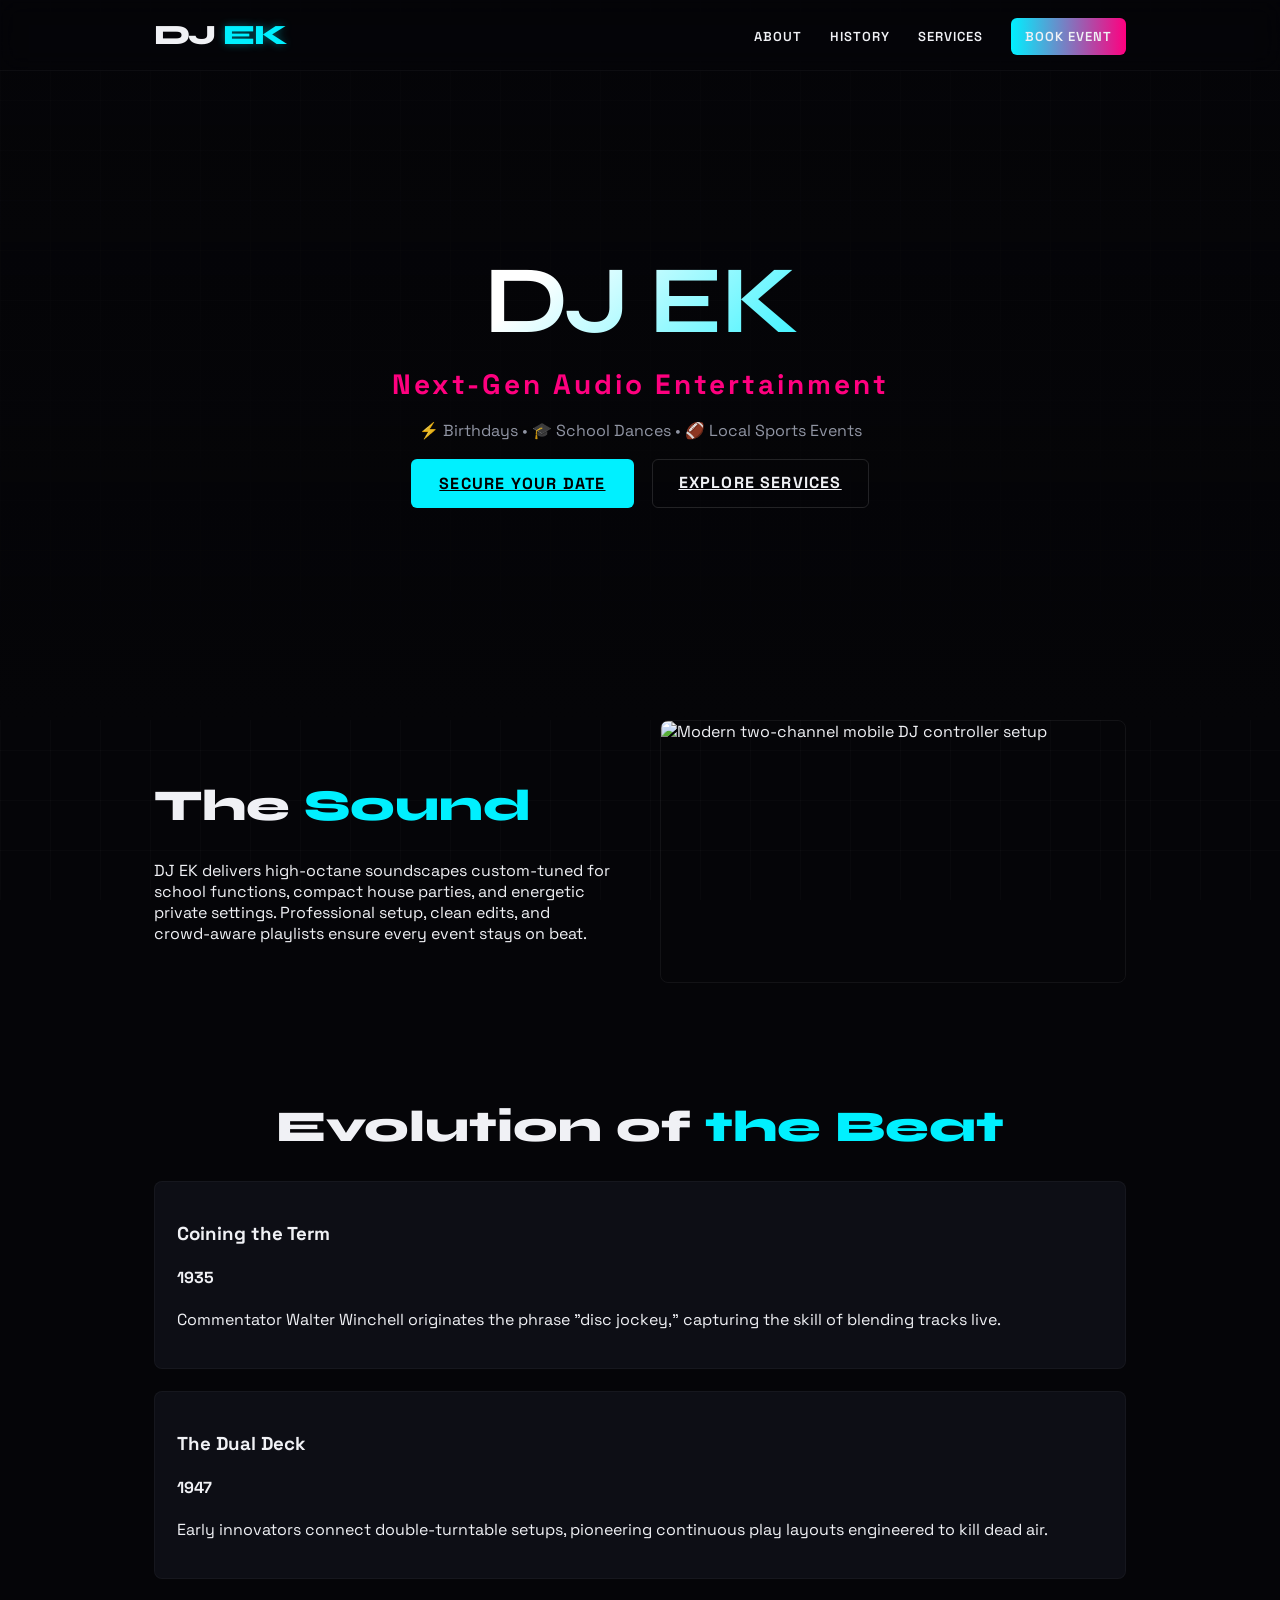
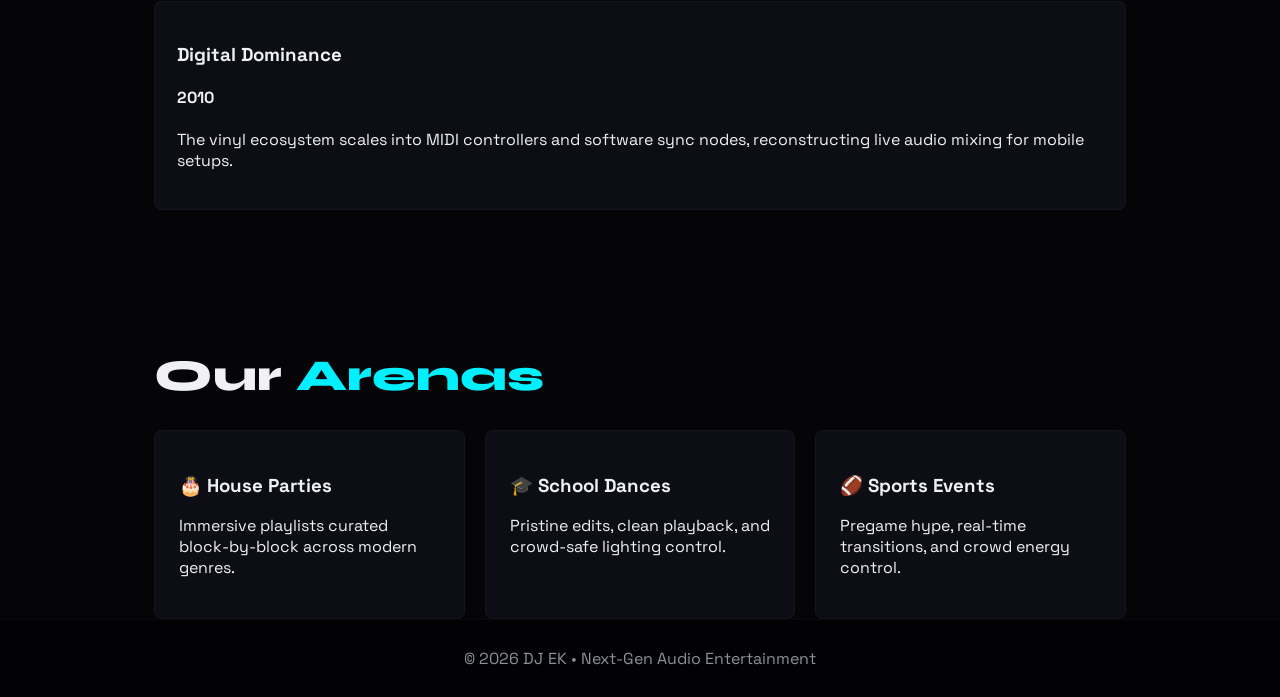
==== commit 8af524ef: "feat: extract CSS, add responsive nav, polish UI (improve/clean-ui)" ====
--- a/index.html
+++ b/index.html
@@ -1,573 +1,118 @@
 <!DOCTYPE html>
 <html lang="en">
 <head>
-<meta charset="UTF-8">
-<meta name="viewport" content="width=device-width, initial-scale=1.0">
+  <meta charset="utf-8">
+  <meta name="viewport" content="width=device-width,initial-scale=1">
+  <title>DJ EK | Next-Gen Audio Experience</title>
+  <meta name="description" content="DJ EK — mobile DJ services for house parties, school dances, and sports events. Book your date today.">
+  <link rel="icon" href="/assets/favicon.svg" type="image/svg+xml">
+  <link rel="preconnect" href="https://fonts.googleapis.com">
+  <link rel="preconnect" href="https://fonts.gstatic.com" crossorigin>
+  <link href="https://fonts.googleapis.com/css2?family=Space+Grotesk:wght@400;600;700&family=Syne:wght@700;800&display=swap" rel="stylesheet">
+  <link rel="stylesheet" href="/assets/css/styles.css">
+</head>
+<body>
+  <a class="skip-link" href="#main">Skip to content</a>
+  <div class="grid-bg" aria-hidden="true"></div>
 
-<title>DJ EK | Next-Gen Audio Experience</title>
+  <header class="site-header">
+    <div class="container">
+      <a class="logo" href="#home">DJ <span>EK</span></a>
 
-<link rel="preconnect" href="https://fonts.googleapis.com">
-<link rel="preconnect" href="https://fonts.gstatic.com" crossorigin>
-<link href="https://fonts.googleapis.com/css2?family=Space+Grotesk:wght@400;600;700&family=Syne:wght@700;800&display=swap" rel="stylesheet">
+      <button class="nav-toggle" aria-controls="primary-nav" aria-expanded="false" aria-label="Toggle navigation">
+        <span class="hamburger"></span>
+      </button>
 
-<style>
-:root {
-  --bg-main: #050508;
-  --bg-card: #0d0e15;
-  --accent-cyan: #00f0ff;
-  --accent-pink: #ff007f;
-  --text-main: #f0f1f5;
-  --glow-shadow: 0 0 20px rgba(0, 240, 255, 0.3);
-}
+      <nav id="primary-nav" class="primary-nav" role="navigation">
+        <ul>
+          <li><a href="#about">About</a></li>
+          <li><a href="#timeline-section">History</a></li>
+          <li><a href="#services">Services</a></li>
+          <li><a class="book-btn" href="https://docs.google.com/forms/d/e/1FAIpQLSc8nmSyqkg0pTt6lsF6iOoiWk7cPvixwEo9imuPgDzgfh7rSQ/viewform" target="_blank" rel="noopener">Book Event</a></li>
+        </ul>
+      </nav>
+    </div>
+  </header>
 
-html {
-  scroll-behavior: smooth;
-}
+  <main id="main">
+    <section id="home" class="hero">
+      <div class="hero-content container">
+        <h1>DJ EK</h1>
+        <h2>Next-Gen Audio Entertainment</h2>
+        <p class="lead">⚡ Birthdays • 🎓 School Dances • 🏈 Local Sports Events</p>
+        <div class="buttons">
+          <a class="btn" href="https://docs.google.com/forms/d/e/1FAIpQLSc8nmSyqkg0pTt6lsF6iOoiWk7cPvixwEo9imuPgDzgfh7rSQ/viewform" target="_blank" rel="noopener">Secure Your Date</a>
+          <a class="btn btn-secondary" href="#services">Explore Services</a>
+        </div>
+      </div>
+    </section>
 
-*{
-  margin: 0;
-  padding: 0;
-  box-sizing: border-box;
-  font-family: 'Space Grotesk', sans-serif;
-}
-
-body {
-  background: var(--bg-main);
-  color: var(--text-main);
-  overflow-x: hidden;
-}
-
-/* Cyber Grid Background Effect */
-.grid-bg {
-  position: fixed;
-  top: 0;
-  left: 0;
-  width: 100%;
-  height: 100%;
-  background-image: 
-    linear-gradient(rgba(255, 255, 255, 0.02) 1px, transparent 1px),
-    linear-gradient(90deg, rgba(255, 255, 255, 0.02) 1px, transparent 1px);
-  background-size: 50px 50px;
-  z-index: -1;
-  pointer-events: none;
-}
-
-/* Navigation */
-nav {
-  position: fixed;
-  top: 0;
-  width: 100%;
-  padding: 25px 8%;
-  display: flex;
-  justify-content: space-between;
-  align-items: center;
-  background: rgba(5, 5, 8, 0.75);
-  backdrop-filter: blur(16px);
-  border-bottom: 1px solid rgba(255, 255, 255, 0.05);
-  z-index: 100;
-}
-
-.logo {
-  font-family: 'Syne', sans-serif;
-  font-size: 38px;
-  font-weight: 800;
-  color: var(--text-main);
-  text-transform: uppercase;
-  letter-spacing: -1px;
-  position: relative;
-}
-
-.logo span {
-  color: var(--accent-cyan);
-  text-shadow: 0 0 10px rgba(0, 240, 255, 0.5);
-}
-
-nav ul {
-  display: flex;
-  list-style: none;
-  gap: 40px;
-}
-
-nav a {
-  color: var(--text-main);
-  text-decoration: none;
-  font-weight: 600;
-  letter-spacing: 1px;
-  text-transform: uppercase;
-  font-size: 14px;
-  transition: 0.3s ease;
-}
-
-nav a:hover {
-  color: var(--accent-cyan);
-  text-shadow: 0 0 8px var(--accent-cyan);
-}
-
-/* Hero Section with House Party Image */
-.hero {
-  height: 100vh;
-  display: flex;
-  justify-content: center;
-  align-items: center;
-  text-align: center;
-  padding: 30px;
-  background: 
-    linear-gradient(to bottom, rgba(5,5,8,0.4), var(--bg-main)),
-    linear-gradient(rgba(0,0,0,0.4), rgba(0,0,0,0.5)),
-    url("https://images.unsplash.com/photo-1517263904808-5dc91e3e7044?q=80&w=1920&auto=format&fit=crop");
-  background-size: cover;
-  background-position: center;
-  position: relative;
-}
-
-.hero-content {
-  max-width: 900px;
-}
-
-.hero h1 {
-  font-family: 'Syne', sans-serif;
-  font-size: clamp(60px, 10vw, 120px);
-  font-weight: 800;
-  line-height: 0.9;
-  text-transform: uppercase;
-  letter-spacing: -3px;
-  background: linear-gradient(135deg, #fff 30%, var(--accent-cyan));
-  -webkit-background-clip: text;
-  -webkit-text-fill-color: transparent;
-  margin-bottom: 10px;
-}
-
-.hero h2 {
-  font-size: clamp(20px, 4vw, 32px);
-  font-weight: 600;
-  color: var(--accent-pink);
-  text-transform: uppercase;
-  letter-spacing: 4px;
-  margin-bottom: 25px;
-  text-shadow: 0 0 15px rgba(255, 0, 127, 0.4);
-}
-
-.hero p {
-  font-size: clamp(16px, 2.5vw, 22px);
-  margin-bottom: 45px;
-  opacity: 0.8;
-  letter-spacing: 1px;
-}
-
-.buttons {
-  display: flex;
-  justify-content: center;
-  gap: 25px;
-  flex-wrap: wrap;
-}
-
-.btn {
-  padding: 18px 40px;
-  border-radius: 4px;
-  text-decoration: none;
-  color: #000;
-  font-weight: 700;
-  text-transform: uppercase;
-  letter-spacing: 1.5px;
-  font-size: 14px;
-  background: var(--accent-cyan);
-  transition: all 0.3s cubic-bezier(0.25, 0.8, 0.25, 1);
-  border: 2px solid var(--accent-cyan);
-}
-
-.btn:hover {
-  transform: translateY(-4px);
-  box-shadow: 0 0 30px rgba(0, 240, 255, 0.6);
-  background: transparent;
-  color: var(--accent-cyan);
-}
-
-.btn-secondary {
-  background: transparent;
-  color: var(--text-main);
-  border: 2px solid rgba(255, 255, 255, 0.2);
-}
-
-.btn-secondary:hover {
-  border-color: var(--text-main);
-  background: var(--text-main);
-  color: #000;
-  box-shadow: 0 0 30px rgba(255, 255, 255, 0.2);
-}
-
-/* Generic Section Styles */
-section {
-  padding: 120px 8%;
-  position: relative;
-}
-
-.title {
-  font-family: 'Syne', sans-serif;
-  font-size: clamp(36px, 6vw, 56px);
-  font-weight: 800;
-  margin-bottom: 50px;
-  text-transform: uppercase;
-  letter-spacing: -1px;
-}
-
-.title span {
-  color: var(--accent-cyan);
-}
-
-/* About Section */
-.about {
-  display: grid;
-  grid-template-columns: 1fr 1fr;
-  gap: 80px;
-  align-items: center;
-}
-
-.about p {
-  font-size: 20px;
-  line-height: 1.7;
-  color: #a0a5b5;
-}
-
-.about-img-wrapper {
-  position: relative;
-}
-
-.about-img-wrapper::before {
-  content: '';
-  position: absolute;
-  top: -15px;
-  left: -15px;
-  width: 100%;
-  height: 100%;
-  border: 2px solid var(--accent-pink);
-  border-radius: 8px;
-  z-index: -1;
-}
-
-/* Updated to a sleek, realistic controller setup */
-.about img {
-  width: 100%;
-  border-radius: 8px;
-  object-fit: cover;
-  height: 450px;
-  border: 1px solid rgba(255,255,255,0.1);
-}
-
-/* Timeline Styling */
-#timeline-section {
-  background: #090a0f;
-  border-top: 1px solid rgba(255, 255, 255, 0.02);
-  border-bottom: 1px solid rgba(255, 255, 255, 0.02);
-}
-
-.timeline {
-  position: relative;
-  max-width: 1000px;
-  margin: 0 auto;
-  padding: 40px 0;
-}
-
-.timeline::after {
-  content: '';
-  position: absolute;
-  width: 2px;
-  background: linear-gradient(to bottom, var(--accent-cyan), var(--accent-pink));
-  top: 0;
-  bottom: 0;
-  left: 50%;
-  margin-left: -1px;
-}
-
-.timeline-item {
-  padding: 20px 60px;
-  position: relative;
-  width: 50%;
-}
-
-.timeline-item::after {
-  content: '';
-  position: absolute;
-  width: 12px;
-  height: 12px;
-  right: -6px;
-  background-color: var(--bg-main);
-  border: 3px solid var(--accent-cyan);
-  top: 35px;
-  border-radius: 50%;
-  z-index: 1;
-  box-shadow: 0 0 10px var(--accent-cyan);
-}
-
-.left { left: 0; }
-.right { left: 50%; }
-
-.right::after {
-  left: -6px;
-  border-color: var(--accent-pink);
-  box-shadow: 0 0 10px var(--accent-pink);
-}
-
-.timeline-content {
-  padding: 35px;
-  background: var(--bg-card);
-  position: relative;
-  border-radius: 8px;
-  border: 1px solid rgba(255, 255, 255, 0.05);
-  transition: 0.3s ease;
-}
-
-.timeline-content:hover {
-  border-color: rgba(0, 240, 255, 0.3);
-  transform: scale(1.02);
-}
-
-.right .timeline-content:hover {
-  border-color: rgba(255, 0, 127, 0.3);
-}
-
-.timeline-content h3 {
-  font-family: 'Syne', sans-serif;
-  color: var(--text-main);
-  margin-bottom: 5px;
-  font-size: 22px;
-  text-transform: uppercase;
-}
-
-.timeline-content h4 {
-  margin-bottom: 15px;
-  font-weight: 700;
-  font-size: 14px;
-  color: var(--accent-cyan);
-  letter-spacing: 2px;
-}
-
-.right .timeline-content h4 {
-  color: var(--accent-pink);
-}
-
-.timeline-content p {
-  color: #a0a5b5;
-  line-height: 1.6;
-}
-
-/* Services Section */
-.services {
-  display: grid;
-  grid-template-columns: repeat(auto-fit, minmax(300px, 1fr));
-  gap: 30px;
-  margin-top: 50px;
-}
-
-.card {
-  background: var(--bg-card);
-  padding: 45px 35px;
-  border-radius: 8px;
-  border: 1px solid rgba(255, 255, 255, 0.03);
-  transition: all 0.4s cubic-bezier(0.16, 1, 0.3, 1);
-  position: relative;
-  overflow: hidden;
-}
-
-.card::before {
-  content: '';
-  position: absolute;
-  top: 0;
-  left: 0;
-  width: 100%;
-  height: 3px;
-  background: linear-gradient(90deg, var(--accent-cyan), var(--accent-pink));
-  transform: scaleX(0);
-  transform-origin: left;
-  transition: transform 0.4s ease;
-}
-
-.card:hover::before {
-  transform: scaleX(1);
-}
-
-.card:hover {
-  transform: translateY(-10px);
-  border-color: rgba(255,255,255,0.1);
-  box-shadow: 0 15px 30px rgba(0,0,0,0.5);
-}
-
-.card h3 {
-  font-size: 24px;
-  margin-bottom: 15px;
-  font-family: 'Syne', sans-serif;
-  text-transform: uppercase;
-}
-
-.card p {
-  color: #a0a5b5;
-  line-height: 1.6;
-  font-size: 16px;
-}
-
-/* Footer */
-footer {
-  padding: 50px;
-  text-align: center;
-  background: #020204;
-  border-top: 1px solid rgba(255,255,255,0.05);
-  letter-spacing: 2px;
-  font-size: 13px;
-  text-transform: uppercase;
-  color: #606575;
-}
-
-/* Responsive Overrides */
-@media(max-width:900px){
-  nav {
-    padding: 20px 5%;
-  }
-  nav ul {
-    display: none;
-  }
-  .about {
-    grid-template-columns: 1fr;
-    gap: 40px;
-  }
-  .about img {
-    height: 300px;
-  }
-  
-  /* Timeline Responsive Fixes */
-  .timeline::after {
-    left: 30px;
-  }
-  .timeline-item {
-    width: 100% !important;
-    padding-left: 60px !important;
-    padding-right: 10px !important;
-    left: 0 !important;
-  }
-  .timeline-item::after {
-    left: 24px !important;
-  }
-}
-</style>
-</head>
-
-<body>
-
-<div class="grid-bg"></div>
-
-<nav>
-  <div class="logo">DJ <span>EK</span></div>
-  <ul>
-    <li><a href="#about">About</a></li>
-    <li><a href="#timeline-section">History</a></li>
-    <li><a href="#services">Services</a></li>
-    <li><a href="https://docs.google.com/forms/d/e/1FAIpQLSc8nmSyqkg0pTt6lsF6iOoiWk7cPvixwEo9imuPgDzgfh7rSQ/viewform" target="_blank">Book Event</a></li>
-  </ul>
-</nav>
-
-<main>
-  <section class="hero">
-    <div class="hero-content">
-      <h1>DJ EK</h1>
-      <h2>Next-Gen Audio Entertainment</h2>
-      <p>⚡ Birthdays • 🎓 School Dances • 🏈 Local Sports Events</p>
-      <div class="buttons">
-        <a href="https://docs.google.com/forms/d/e/1FAIpQLSc8nmSyqkg0pTt6lsF6iOoiWk7cPvixwEo9imuPgDzgfh7rSQ/viewform" target="_blank" class="btn">Secure Your Date</a>
-        <a href="#services" class="btn btn-secondary">Explore Services</a>
-      </div>
-    </div>
-  </section>
-
-  <section id="about">
-    <div class="about">
+    <section id="about" class="about container">
       <div>
         <h2 class="title">The <span>Sound</span></h2>
         <p>
-          DJ EK delivers high-octane soundscapes custom-tuned for local school functions, compact house parties, and energetic private settings. Bringing a fully versatile digital controller setup directly to your venue, every event receives clear track transitions, tightly balanced sound reinforcement, and an unmatched modern vibe.
+          DJ EK delivers high‑octane soundscapes custom‑tuned for school functions, compact house parties, and energetic private settings. Professional setup, clean edits, and crowd‑aware playlists ensure every event stays on beat.
         </p>
       </div>
       <div class="about-img-wrapper">
-        <img src="https://images.unsplash.com/photo-1598488035139-bdbb2231ce04?q=80&w=800&auto=format&fit=crop" alt="Compact modern two-channel mobile DJ controller setup">
+        <img src="https://images.unsplash.com/photo-1598488035139-bdbb2231ce04?q=80&w=800&auto=format&fit=crop" alt="Modern two-channel mobile DJ controller setup" loading="lazy" width="800" height="450">
       </div>
-    </div>
-  </section>
+    </section>
 
-  <section id="timeline-section">
-    <h2 class="title" style="text-align: center;">Evolution of <span>the Beat</span></h2>
-    <div class="timeline">
-      
-      <div class="timeline-item left">
-        <div class="timeline-content">
-          <h3>Coining the Term</h3>
-          <h4>1935</h4>
-          <p>Commentator Walter Winchell originates the phrase "disc jockey," forever capturing the skill of blending radio broadcast tracks live.</p>
+    <section id="timeline-section" class="timeline-section">
+      <h2 class="title" style="text-align:center;">Evolution of <span>the Beat</span></h2>
+      <div class="timeline container">
+        <!-- timeline items (kept concise) -->
+        <article class="timeline-item left">
+          <div class="timeline-content">
+            <h3>Coining the Term</h3>
+            <h4>1935</h4>
+            <p>Commentator Walter Winchell originates the phrase "disc jockey," capturing the skill of blending tracks live.</p>
+          </div>
+        </article>
+
+        <article class="timeline-item right">
+          <div class="timeline-content">
+            <h3>The Dual Deck</h3>
+            <h4>1947</h4>
+            <p>Early innovators connect double‑turntable setups, pioneering continuous play layouts engineered to kill dead air.</p>
+          </div>
+        </article>
+
+        <article class="timeline-item left">
+          <div class="timeline-content">
+            <h3>Digital Dominance</h3>
+            <h4>2010</h4>
+            <p>The vinyl ecosystem scales into MIDI controllers and software sync nodes, reconstructing live audio mixing for mobile setups.</p>
+          </div>
+        </article>
+
+      </div>
+    </section>
+
+    <section id="services" class="services container">
+      <h2 class="title">Our <span>Arenas</span></h2>
+      <div class="cards">
+        <div class="card">
+          <h3>🎂 House Parties</h3>
+          <p>Immersive playlists curated block‑by‑block across modern genres.</p>
+        </div>
+        <div class="card">
+          <h3>🎓 School Dances</h3>
+          <p>Pristine edits, clean playback, and crowd‑safe lighting control.</p>
+        </div>
+        <div class="card">
+          <h3>🏈 Sports Events</h3>
+          <p>Pregame hype, real‑time transitions, and crowd energy control.</p>
         </div>
       </div>
+    </section>
+  </main>
 
-      <div class="timeline-item right">
-        <div class="timeline-content">
-          <h3>The Dual Deck</h3>
-          <h4>1947</h4>
-          <p>Early innovators connect double-turntable setups, pioneering continuous play layouts engineered to kill dead air permanently.</p>
-        </div>
-      </div>
+  <footer class="site-footer">
+    <div class="container">© 2026 DJ EK • Next‑Gen Audio Entertainment</div>
+  </footer>
 
-      <div class="timeline-item left">
-        <div class="timeline-content">
-          <h3>The Club Pioneers</h3>
-          <h4>1960s – 1970s</h4>
-          <p>Underground heavyweights engineer early beatmatching while global sound systems perfect track manipulation styles.</p>
-        </div>
-      </div>
-
-      <div class="timeline-item right">
-        <div class="timeline-content">
-          <h3>The Breakbeat</h3>
-          <h4>1973</h4>
-          <p>DJ Kool Herc introduces the legendary "Merry-Go-Round" loop sequence in the Bronx, laying down the structural foundation for hip-hop.</p>
-        </div>
-      </div>
-
-      <div class="timeline-item left">
-        <div class="timeline-content">
-          <h3>Digital Dominance</h3>
-          <h4>2010</h4>
-          <p>The vinyl ecosystem scales into MIDI controllers and software sync nodes, reconstructing live audio mixing for mobile setups.</p>
-        </div>
-      </div>
-
-      <div class="timeline-item right">
-        <div class="timeline-content">
-          <h3>The Modern Frontier</h3>
-          <h4>2026</h4>
-          <p>We take traditional selector roots and cross-fuse them with pristine digital systems to deliver premium crowd control.</p>
-          <a href="https://docs.google.com/forms/d/e/1FAIpQLSc8nmSyqkg0pTt6lsF6iOoiWk7cPvixwEo9imuPgDzgfh7rSQ/viewform" target="_blank" class="btn" style="margin-top: 20px; padding: 12px 25px; font-size: 13px; width: 100%; text-align: center;">Book DJ EK Instantly</a>
-        </div>
-      </div>
-
-    </div>
-  </section>
-
-  <section id="services">
-    <h2 class="title">Our <span>Arenas</span></h2>
-    <div class="services">
-      <div class="card">
-        <h3>🎂 House Parties</h3>
-        <p>Immersive playlist layouts curated block-by-block across all modern genres.</p>
-      </div>
-      <div class="card">
-        <h3>🎓 School Dances</h3>
-        <p>Pristine edits, clean playback, and custom lighting setups designed for great crowd energy.</p>
-      </div>
-      <div class="card">
-        <h3>🏈 Sports Events</h3>
-        <p>Pregame hype, real-time stadium transitions, and unmatched energy manipulation for high-stakes games.</p>
-      </div>
-    </div>
-  </section>
-</main>
-
-<footer>
-  © 2026 DJ EK • Next-Gen Audio Entertainment
-</footer>
-
+  <script src="/assets/js/main.js" defer></script>
 </body>
 </html>
--- a/assets/css/styles.css
+++ b/assets/css/styles.css
@@ -0,0 +1,65 @@
+/* Styles extracted from original index.html and cleaned.
+   Variables, responsive nav, buttons, simple animations.
+*/
+:root{
+  --bg-main:#050508;
+  --bg-card:#0d0e15;
+  --accent-cyan:#00f0ff;
+  --accent-pink:#ff007f;
+  --text-main:#f0f1f5;
+  --muted:#a0a5b5;
+}
+*{box-sizing:border-box}
+html{scroll-behavior:smooth}
+body{font-family:'Space Grotesk',sans-serif;background:var(--bg-main);color:var(--text-main);margin:0;}
+.container{max-width:1100px;margin:0 auto;padding:0 5%}
+.skip-link{position:absolute;left:-999px;top:auto;width:1px;height:1px;overflow:hidden}
+.skip-link:focus{left:1rem;top:1rem;width:auto;height:auto;padding:8px 12px;background:#fff;color:#000;border-radius:4px;z-index:999}
+.grid-bg{position:fixed;inset:0;background-image:linear-gradient(rgba(255,255,255,0.02) 1px,transparent 1px),linear-gradient(90deg,rgba(255,255,255,0.02) 1px,transparent 1px);background-size:50px 50px;z-index:-1;pointer-events:none}
+/* Header / Nav */
+.site-header{position:fixed;inset:0 auto auto 0;top:0;width:100%;background:rgba(5,5,8,0.75);backdrop-filter:blur(12px);border-bottom:1px solid rgba(255,255,255,0.04);z-index:100}
+.site-header .container{display:flex;align-items:center;justify-content:space-between;padding:18px 5%}
+.logo{font-family:'Syne',sans-serif;font-size:28px;font-weight:800;letter-spacing:-1px;color:var(--text-main);text-decoration:none}
+.logo span{color:var(--accent-cyan);text-shadow:0 0 8px rgba(0,240,255,0.4)}
+.primary-nav ul{display:flex;gap:28px;list-style:none;margin:0;padding:0}
+.primary-nav a{color:var(--text-main);text-decoration:none;font-weight:600;letter-spacing:1px;text-transform:uppercase;font-size:13px;transition:color .2s}
+.primary-nav a:hover{color:var(--accent-cyan);text-shadow:0 0 6px rgba(0,240,255,0.3)}
+.nav-toggle{display:none;background:transparent;border:0;color:inherit}
+.hamburger{display:inline-block;width:28px;height:2px;background:var(--text-main);position:relative}
+.hamburger::before,.hamburger::after{content:'';position:absolute;left:0;width:28px;height:2px;background:var(--text-main);}
+.hamburger::before{top:-8px}
+.hamburger::after{top:8px}
+.book-btn{background:linear-gradient(90deg,var(--accent-cyan),var(--accent-pink));color:#000;padding:10px 14px;border-radius:6px}
+/* Hero */
+.hero{min-height:80vh;display:flex;align-items:center;justify-content:center;padding:110px 0 80px;background-image:linear-gradient(to bottom,rgba(5,5,8,0.4),var(--bg-main)),url('https://images.unsplash.com/photo-1517263904808-5dc91e3e7044?q=80&w=1920&auto=format&fit=crop');background-size:cover;background-position:center;text-align:center}
+.hero h1{font-family:'Syne',sans-serif;font-size:clamp(48px,8vw,96px);margin:0;letter-spacing:-2px;background:linear-gradient(135deg,#fff 30%,var(--accent-cyan));-webkit-background-clip:text;-webkit-text-fill-color:transparent}
+.hero h2{font-size:clamp(18px,3.5vw,28px);color:var(--accent-pink);margin:8px 0 18px;letter-spacing:3px}
+.lead{opacity:.9;color:var(--muted);margin-bottom:18px}
+.buttons{display:flex;gap:18px;justify-content:center;flex-wrap:wrap}
+.btn{display:inline-block;padding:12px 26px;border-radius:6px;background:var(--accent-cyan);color:#000;font-weight:700;text-transform:uppercase;letter-spacing:1.2px;border:2px solid rgba(0,240,255,0.95);transition:transform .22s ease,box-shadow .22s}
+.btn:hover{transform:translateY(-6px);box-shadow:0 18px 40px rgba(0,240,255,0.18);background:transparent;color:var(--accent-cyan)}
+.btn-secondary{background:transparent;border:1px solid rgba(255,255,255,0.12);color:var(--text-main)}
+/* Sections */
+section{padding:80px 0}
+.title{font-family:'Syne',sans-serif;font-size:clamp(28px,5vw,44px);font-weight:800;margin-bottom:28px}
+.title span{color:var(--accent-cyan)}
+.about{display:grid;grid-template-columns:1fr 1fr;gap:40px;align-items:center}
+.about img{width:100%;height:auto;border-radius:8px;display:block;border:1px solid rgba(255,255,255,0.06)}
+/* Timeline */
+.timeline{position:relative;margin-top:10px}
+.timeline-item{margin-bottom:22px}
+.timeline-content{background:var(--bg-card);padding:22px;border-radius:8px;border:1px solid rgba(255,255,255,0.04);transition:transform .18s}
+.timeline-content:hover{transform:translateY(-6px)}
+.cards{display:grid;grid-template-columns:repeat(auto-fit,minmax(240px,1fr));gap:20px}
+.card{background:var(--bg-card);padding:24px;border-radius:8px;border:1px solid rgba(255,255,255,0.03);transition:transform .22s}
+.card:hover{transform:translateY(-8px)}
+.site-footer{padding:28px 0;text-align:center;background:#020204;border-top:1px solid rgba(255,255,255,0.03);color:#8b909b}
+/* Responsive */
+@media(max-width:900px){
+  .primary-nav{position:fixed;right:0;top:66px;background:linear-gradient(180deg,rgba(5,5,8,0.95),rgba(5,5,8,0.98));width:260px;height:calc(100% - 66px);transform:translateX(110%);transition:transform .25s;box-shadow:-20px 40px 80px rgba(0,0,0,0.6);padding:24px}
+  .primary-nav[aria-hidden="false"]{transform:translateX(0)}
+  .primary-nav ul{flex-direction:column;gap:16px}
+  .nav-toggle{display:inline-block}
+  .about{grid-template-columns:1fr}
+  .hero{padding-top:120px}
+}
